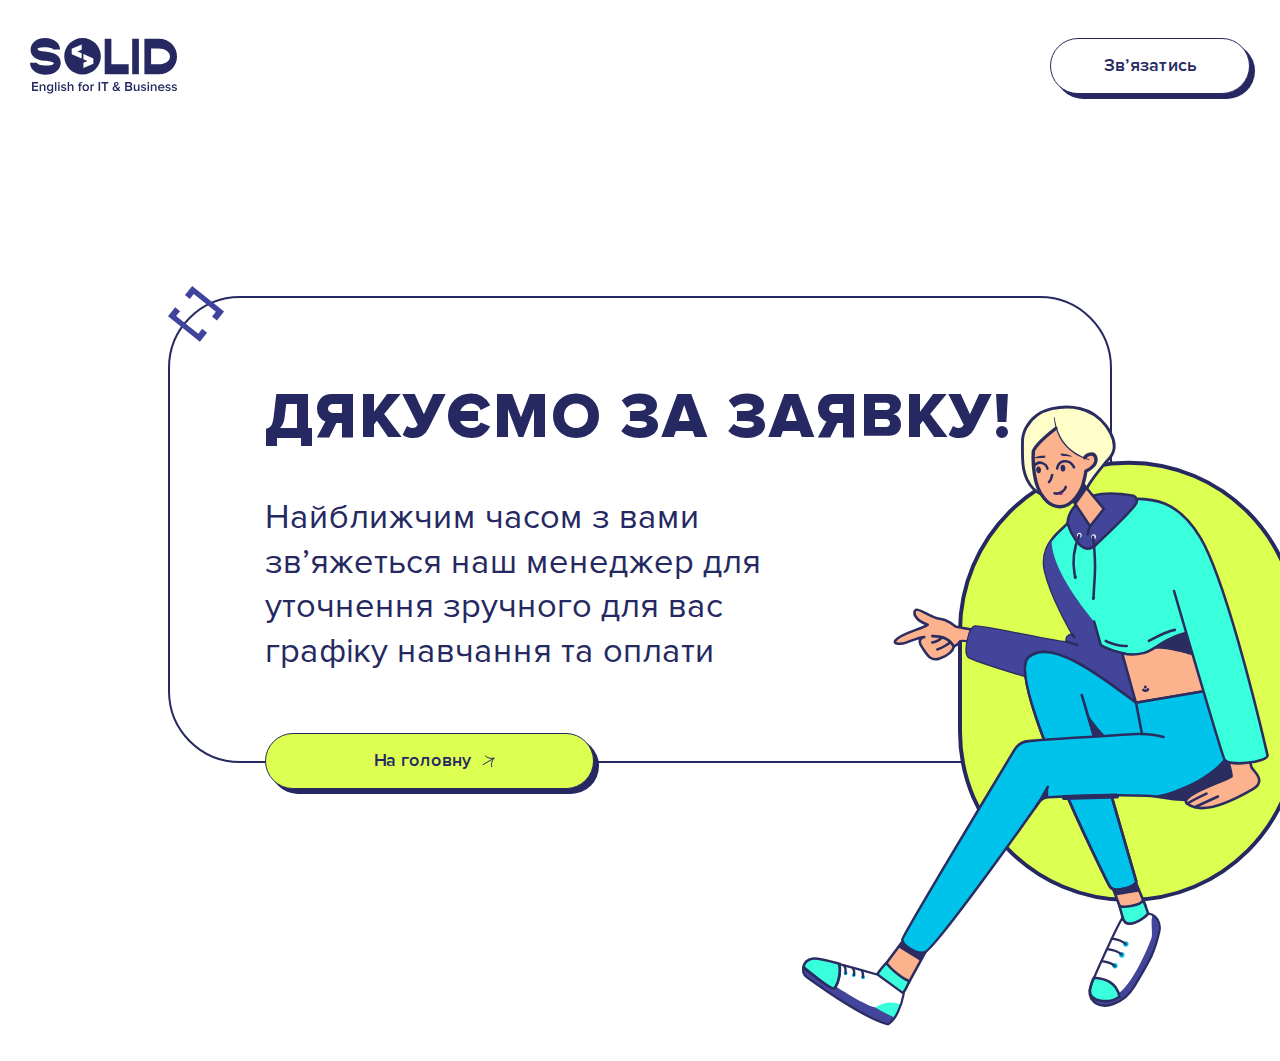
==== thank-you-page.html @ 5c7cce5e "Add files via upload" ====
<!DOCTYPE html>
<html lang="uk">
<head>
   <meta charset="UTF-8">
   <meta http-equiv="X-UA-Compatible" content="IE=edge">
   <meta name="viewport" content="width=device-width, initial-scale=1.0">
   <link rel="stylesheet" href="files/lazy-load-for-images/lazy-load-for-images.css?_v=20240711122110">
   <link rel="stylesheet" href="css/style.min.css?_v=20240711122110">
   <!--<link rel="icon" type="image/svg+xml" href="favicon.svg">-->
   <title>Solid - Thank you</title>
</head>
<body>
   <div class="wrapper">
      
      <header class="header lock-padding">
         <div class="n_container header-container">
            <div class="header__left">
               <div class="header__blockLogo wrap-lazy-load-image">
                  <img src="images/svg/logo.svg" alt="Solid - Thank you">
               </div>
            </div>
            <div class="header__right">
               <a href="#" class="n_btn link-to-bottom">Зв’язатись</a>
            </div>
         </div>
      </header>
      <main class="main thank-you-page">
         <div class="n_container">
            <div class="thank-you-page__block">
               <img class="first-screen__illustration-small" src="images/svg/first-screen-illustration-small.svg" alt="">
               <h2 class="n_sec-title">Дякуємо за заявку!</h2>
               <p>Найближчим часом з вами зв’яжеться наш менеджер для уточнення зручного для вас графіку навчання та оплати</p>
               <a href="/solid/" class="n_btn bg-color">
                  <span>На головну</span>
               </a>
               <img class="first-screen__illustration-big" src="images/svg/first-screen-illustration.svg" alt="">
            </div>
         </div>
      </main>
      
   </div>
   <script src="js/script.min.js?_v=20240711122110"></script>
   <script src="files/lazy-load-for-images/lazy-load-for-images.js?_v=20240711122110"></script>

</body>
</html>
---- files/lazy-load-for-images/lazy-load-for-images.css ----
.wrap-lazy-load-image {
    /*background-color: #f5f5f5;
    overflow: hidden;*/
    position: relative;
}
.wrap-lazy-load-image img,
.wrap-lazy-load-image.img-loaded .sk-spinner-pulse {
	opacity: 0;
}
.wrap-lazy-load-image img {
    transition: 0.3s ease 0s;
}
.wrap-lazy-load-image.img-loaded img {
    opacity: 1;
}

/* Spinner */
.sk-spinner-pulse {
	animation: sk-spinner-pulse 1s infinite ease-in-out;
	background-color: #045FBC;
	border-radius: 100%;
	left: 50%;
	height: 50px;
	margin-left: -25px;
	margin-top: -25px;
	position: absolute;
	top: 50%;
	width: 50px;
}
@-webkit-keyframes sk-spinner-pulse {
	0% {
		transform: scale(0);
	}
	100% {
		opacity: 0;
		transform: scale(1);
	}
}
@keyframes sk-spinner-pulse {
	0% {
		transform: scale(0);
	}
	100% {
		opacity: 0;
		transform: scale(1);
	}
}
---- css/style.min.css ----
@charset "UTF-8";@font-face{font-family:"Proxima Nova";src:url(../files/fonts/Proxima-Nova/ProximaNova-Light.woff) format("woff");font-weight:300;font-style:normal}@font-face{font-family:"Proxima Nova";src:url(../files/fonts/Proxima-Nova/ProximaNova-Light-Italic.woff) format("woff");font-weight:300;font-style:italic}@font-face{font-family:"Proxima Nova";src:url(../files/fonts/Proxima-Nova/ProximaNova-Regular.woff) format("woff");font-weight:400;font-style:normal}@font-face{font-family:"Proxima Nova";src:url(../files/fonts/Proxima-Nova/ProximaNova-Regular-Italic.woff) format("woff");font-weight:400;font-style:italic}@font-face{font-family:"Proxima Nova";src:url(../files/fonts/Proxima-Nova/ProximaNova-Semibold.woff) format("woff");font-weight:600;font-style:normal}@font-face{font-family:"Proxima Nova";src:url(../files/fonts/Proxima-Nova/ProximaNova-Bold.woff) format("woff");font-weight:700;font-style:normal}@font-face{font-family:"Proxima Nova";src:url(../files/fonts/Proxima-Nova/ProximaNova-Extrabold.woff) format("woff");font-weight:800;font-style:normal}@font-face{font-family:"Proxima Nova";src:url(../files/fonts/Proxima-Nova/ProximaNova-Black.woff) format("woff");font-weight:900;font-style:normal}@font-face{font-family:Gopher;src:url(../files/fonts/Gopher/Gopher-Regular.woff2) format("woff2");font-weight:400;font-style:normal}@font-face{font-family:Gopher;src:url(../files/fonts/Gopher/Gopher-Italic.woff2) format("woff2");font-weight:400;font-style:italic}@font-face{font-family:Gopher;src:url(../files/fonts/Gopher/Gopher-Medium.woff2) format("woff2");font-weight:500;font-style:normal}@font-face{font-family:Gopher;src:url(../files/fonts/Gopher/Gopher-Bold.woff2) format("woff2");font-weight:700;font-style:normal}@font-face{font-family:Gopher;src:url(../files/fonts/Gopher/Gopher-Black.woff2) format("woff2");font-weight:900;font-style:normal}@font-face{font-family:Gopher;src:url(../files/fonts/Gopher/Gopher-Heavy.woff2) format("woff2");font-weight:900;font-style:normal}@font-face{font-family:"Archivo Black";font-style:normal;font-weight:400;font-display:swap;src:url(../files/fonts/Archivo-Black/400/latin-ext.woff2) format("woff2");unicode-range:U+0100-02AF,U+0304,U+0308,U+0329,U+1E00-1E9F,U+1EF2-1EFF,U+2020,U+20A0-20AB,U+20AD-20C0,U+2113,U+2C60-2C7F,U+A720-A7FF}@font-face{font-family:"Archivo Black";font-style:normal;font-weight:400;font-display:swap;src:url(../files/fonts/Archivo-Black/400/latin.woff2) format("woff2");unicode-range:U+0000-00FF,U+0131,U+0152-0153,U+02BB-02BC,U+02C6,U+02DA,U+02DC,U+0304,U+0308,U+0329,U+2000-206F,U+2074,U+20AC,U+2122,U+2191,U+2193,U+2212,U+2215,U+FEFF,U+FFFD}@font-face{font-family:"JetBrains Mono";font-style:normal;font-weight:700;font-display:swap;src:url(../files/fonts/JetBrains-Mono/700/cyrillic-ext.woff2) format("woff2");unicode-range:U+0460-052F,U+1C80-1C88,U+20B4,U+2DE0-2DFF,U+A640-A69F,U+FE2E-FE2F}@font-face{font-family:"JetBrains Mono";font-style:normal;font-weight:700;font-display:swap;src:url(../files/fonts/JetBrains-Mono/700/cyrillic.woff2) format("woff2");unicode-range:U+0301,U+0400-045F,U+0490-0491,U+04B0-04B1,U+2116}@font-face{font-family:"JetBrains Mono";font-style:normal;font-weight:700;font-display:swap;src:url(../files/fonts/JetBrains-Mono/700/greek.woff2) format("woff2");unicode-range:U+0370-0377,U+037A-037F,U+0384-038A,U+038C,U+038E-03A1,U+03A3-03FF}@font-face{font-family:"JetBrains Mono";font-style:normal;font-weight:700;font-display:swap;src:url(../files/fonts/JetBrains-Mono/700/vietnamese.woff2) format("woff2");unicode-range:U+0102-0103,U+0110-0111,U+0128-0129,U+0168-0169,U+01A0-01A1,U+01AF-01B0,U+0300-0301,U+0303-0304,U+0308-0309,U+0323,U+0329,U+1EA0-1EF9,U+20AB}@font-face{font-family:"JetBrains Mono";font-style:normal;font-weight:700;font-display:swap;src:url(../files/fonts/JetBrains-Mono/700/latin-ext.woff2) format("woff2");unicode-range:U+0100-02AF,U+0304,U+0308,U+0329,U+1E00-1E9F,U+1EF2-1EFF,U+2020,U+20A0-20AB,U+20AD-20C0,U+2113,U+2C60-2C7F,U+A720-A7FF}@font-face{font-family:"JetBrains Mono";font-style:normal;font-weight:700;font-display:swap;src:url(../files/fonts/JetBrains-Mono/700/latin.woff2) format("woff2");unicode-range:U+0000-00FF,U+0131,U+0152-0153,U+02BB-02BC,U+02C6,U+02DA,U+02DC,U+0304,U+0308,U+0329,U+2000-206F,U+2074,U+20AC,U+2122,U+2191,U+2193,U+2212,U+2215,U+FEFF,U+FFFD}*,::after,::before{box-sizing:border-box;margin:0;padding:0}button{background:0 0;border:none;cursor:pointer}img,picture{height:auto;max-width:100%;vertical-align:top}/*! normalize.css v8.0.1 | MIT License | github.com/necolas/normalize.css */html{line-height:1.15;-webkit-text-size-adjust:100%}body{margin:0}main{display:block}h1{font-size:2em;margin:.67em 0}hr{box-sizing:content-box;height:0;overflow:visible}pre{font-family:monospace,monospace;font-size:1em}a{background-color:transparent}abbr[title]{border-bottom:none;text-decoration:underline;-webkit-text-decoration:underline dotted;text-decoration:underline dotted}b,strong{font-weight:700}code,kbd,samp{font-family:monospace,monospace;font-size:1em}small{font-size:80%}sub,sup{font-size:75%;line-height:0;position:relative;vertical-align:baseline}sub{bottom:-.25em}sup{top:-.5em}img{border-style:none}button,input,optgroup,select,textarea{font-family:inherit;font-size:100%;line-height:1.15;margin:0}button,input{overflow:visible}button,select{text-transform:none}[type=button],[type=reset],[type=submit],button{-webkit-appearance:button}[type=button]::-moz-focus-inner,[type=reset]::-moz-focus-inner,[type=submit]::-moz-focus-inner,button::-moz-focus-inner{border-style:none;padding:0}[type=button]:-moz-focusring,[type=reset]:-moz-focusring,[type=submit]:-moz-focusring,button:-moz-focusring{outline:1px dotted ButtonText}fieldset{padding:.35em .75em .625em}legend{box-sizing:border-box;color:inherit;display:table;max-width:100%;padding:0;white-space:normal}progress{vertical-align:baseline}textarea{overflow:auto}[type=checkbox],[type=radio]{box-sizing:border-box;padding:0}[type=number]::-webkit-inner-spin-button,[type=number]::-webkit-outer-spin-button{height:auto}[type=search]{-webkit-appearance:textfield;outline-offset:-2px}[type=search]::-webkit-search-decoration{-webkit-appearance:none}::-webkit-file-upload-button{-webkit-appearance:button;font:inherit}details{display:block}summary{display:list-item}template{display:none}[hidden]{display:none}body,html{height:100%}.wrapper{display:flex;flex-direction:column;min-height:100vh;overflow:hidden}main.main{flex:1;margin-top:0!important;padding-top:150px}body.lock-scroll{overflow:hidden}body{background-color:#fff;color:#262961;font-family:"Proxima Nova",sans-serif;font-size:18px;font-style:normal;font-weight:400;line-height:30.6px;margin:0}body._lock{overflow:hidden}body p strong{font-weight:700}.n_container{margin-left:auto;margin-right:auto;max-width:1474px;padding-left:30px;padding-right:30px}.n_sec-title{font-size:48px;line-height:normal;font-weight:800;letter-spacing:.03em;margin:0;text-transform:uppercase}h1,h2,h3,h4,h5,h6{font-weight:700}.n_object-fit{left:0;height:100%;-o-object-fit:cover;object-fit:cover;position:absolute;top:0;width:100%;z-index:1}.n_btn{align-items:center;background-color:#fff;border:1px solid #262961;border-radius:100px;box-shadow:5px 5px 0 0 #262961;cursor:pointer;display:flex;justify-content:center;font-size:18px;font-weight:600;line-height:19.76px;height:70px;min-width:270px;padding:0 40px 0 25px;transition:all .3s ease 0s;text-align:center}.n_btn span{position:relative}.n_btn span::after{content:url("data:image/svg+xml;charset=UTF-8,%3csvg width='21' height='20' viewBox='0 0 21 20' fill='none' xmlns='http://www.w3.org/2000/svg'%3e%3cpath d='M7.1679 4.48787C10.3896 8.40133 16.2747 6.92804 16.2747 6.92804M16.2747 6.92804C16.2747 6.92804 12.0563 11.2881 13.8346 16.0349M16.2747 6.92804L4.75941 13.6496' stroke='%23262961' stroke-linejoin='bevel'/%3e%3c/svg%3e");position:absolute;right:-28px;top:50%;transition:.3s;transform:translateY(-40%)}.block{margin-left:auto;margin-right:auto;width:1140.75px;max-width:100%}.block__item{padding-bottom:19px;padding-top:14px;transition:.3s ease 0s}.block__item.item-active{padding-bottom:0}.block__title{border:none;color:#fff;cursor:pointer;font-size:26px;font-weight:700;line-height:normal;letter-spacing:.02em;position:relative;text-align:left;transition:.3s ease 0s;text-transform:capitalize;width:100%}.block__content{color:#fff;margin-top:-4px;padding-bottom:21px;padding-top:0;overflow:hidden;transition:.3s ease 0s}.block__content p{font-size:22px;font-weight:400;line-height:37.4px;margin:0;text-align:left}.block__text{overflow:hidden}.block__text p{margin-bottom:12px!important;transition:.3s ease 0s}.block__text p:last-child{margin-bottom:0!important;transition:.3s ease 0s}.block__text ol,.block__text ul{margin-bottom:15px;margin-top:15px}.block__text ol li,.block__text ul li{font-size:22px;font-weight:400;line-height:37.4px;list-style-position:inside}.block__text ol li:not(:last-child),.block__text ul li:not(:last-child){margin-bottom:15px}.block__text ul li{list-style:none;padding-left:22px;position:relative}.block__text ul li::before{background-color:#fff;border-radius:50%;content:"";display:block;height:5px;left:8px;position:absolute;top:16px;width:5px}.block__text ol li{padding-left:3px}.block._init .block__item:not(:last-child){border-bottom:1px solid #262961}.block._init .block__title{padding-bottom:9px;padding-right:58px;padding-top:11px;position:relative}.block._init .block__title._active:after{opacity:0}.block._init .block__title::before,.block._init .block__title:after{background-color:#fff;border-radius:8px;content:"";display:block;position:absolute;transition:.3s ease 0s}.block._init .block__title:after{height:22px;right:20px;top:17px;width:4.2px}.block._init .block__title::before{height:4.2px;right:11px;top:26px;width:22px}body.lock{overflow:hidden}.popup{background-color:rgba(0,0,0,.6);color:#fff;height:100%;left:0;opacity:0;position:fixed;transition:all .6s ease 0s;top:0;overflow-y:auto;overflow-x:hidden;visibility:hidden;width:100%;z-index:105}.popup.open{opacity:1;visibility:visible}.popup__body{align-items:center;display:flex;justify-content:center;min-height:100vh;padding-bottom:50px;padding-right:50px;padding-left:50px;padding-top:50px}.popup__content{background-color:#fff;border-radius:25.48px;border:2px solid #262961;box-shadow:10px 10px 0 0 #262961;max-width:100%;position:relative;width:1227px}.popup__content-image{padding:0!important}.popup__content-image img{max-width:100%;vertical-align:top}.popup__close{background-color:#3affdc;border-radius:50px;display:block;font-size:0;height:24.69px;width:24.69px}.popup__head{background-color:#262961;border-top-left-radius:20px;border-top-right-radius:20px;padding:17px 24px 14px}.popup .content{color:#262961;padding:50px 94px 72px}.popup .content .wrap-price{align-items:flex-end;display:flex;flex-direction:column;margin-left:auto}.popup .content .wrap-price .price{color:#f4259a;font-size:56px;font-weight:800;line-height:normal;margin:-8px 0 -8px;text-align:right}.popup .content .wrap-price .price.discount{color:#262961;font-size:36px;letter-spacing:.03em;text-decoration:line-through}.popup .content h3{margin:0}.popup .content p{margin:9px 0 35px;max-width:380px}.popup .content form input:not([type=submit]){border:1px solid #e4e9ed;border-radius:29px;display:table;height:64px;font-size:20px;font-weight:400;line-height:28px;margin-bottom:16px;padding:18px 24px;width:485px;max-width:100%}.popup .content form input:not([type=submit]):focus{outline:1px solid #262961}.popup .content form button[type=submit],.popup .content form input[type=submit]{border:1px solid #262961;border-radius:100px;height:49px;font-size:18px;font-weight:600;line-height:19.76px;margin-top:18px;padding:0 12px;text-align:center;width:200px}a{color:inherit;transition:color .3s;text-decoration:none}.header{background-color:#fff;left:0;position:fixed;right:0;top:0;z-index:12}.header.n_scroll .n_container{height:82px}.header .n_container{align-items:center;display:flex;height:132px;max-width:1610px;transition:height .3s}.header__blockLogo{height:56px;width:148px}.header__blockLogo img{max-height:100%;max-width:100%}.header__left,.header__right{width:50%}.header__right{display:flex}.header .n_btn{display:inline-flex;justify-content:center;height:56px;margin:0 0 0 auto;min-width:200px;padding-left:20px;padding-right:20px;text-align:center}.first-screen{padding-bottom:388px}.first-screen .n_container{max-width:1610px;position:relative}.first-screen__blockLeft,.first-screen__blockRight{background-color:#fff;border:2px solid #262961;border-radius:72px;z-index:0}.first-screen__blockLeft p,.first-screen__blockRight p{margin-bottom:24px;position:relative;z-index:5;font-size:34.4px;line-height:44.72px}.first-screen__blockLeft{padding:79px calc(3% + 1px) 63px calc(6% + 1px);position:relative}.first-screen__blockLeft .n_sec-title{margin-bottom:42px}.first-screen__blockLeft p{max-width:65%}.first-screen__blockRight{padding:77px 2% 143px calc(3% - 5px);max-width:calc(40.8% - 4px)}.first-screen__blockRight .n_sec-title,.first-screen__blockRight p{position:relative;z-index:3}.first-screen__blockRight .n_sec-title{margin-bottom:36px}.first-screen__blockRight p{max-width:515px;margin-left:-3px;text-align:right}.first-screen__blockList{background-color:#f4259a;box-shadow:5px 5px 0 0 #262961;bottom:0;left:-2px;max-width:100%;position:absolute;transform:translateY(137px)}.first-screen__blockList ul{margin-left:0;padding-left:0}.first-screen__blockList ul li{align-items:center;color:#fff!important;list-style:none;display:flex;font-size:18px;font-weight:900;line-height:21.92px;letter-spacing:.24em;margin:13px 0;text-transform:uppercase}.first-screen__blockList ul li::before{content:url("data:image/svg+xml;charset=UTF-8,%3csvg width='14' height='16' viewBox='0 0 14 16' fill='none' xmlns='http://www.w3.org/2000/svg'%3e%3cpath d='M14 9.9898L0 15.5V11.6735L10.3451 8.03061L0 4.32653V0.5L14 6.0102V9.9898Z' fill='white'/%3e%3c/svg%3e");margin-right:16px;position:relative;top:2px}.first-screen__blockList ul li a{color:inherit}.first-screen .n_sec-title{font-size:56px}.first-screen__wrap-buttons{bottom:0;position:absolute;transform:translateY(50%)}.first-screen__wrap-buttons .n_btn{display:inline-flex;justify-content:center}.first-screen__wrap-buttons .n_btn.bg-color{background-color:#ddff52;margin-right:19px;min-width:329px}.first-screen__wrap-buttons .n_btn.another-icon{min-width:200px}.first-screen__wrap-buttons .n_btn.another-icon span::after{content:url(../images/svg/arrow-right.svg);transition:0s}.first-screen__illustration-small{pointer-events:none;top:78px;position:absolute;-webkit-user-select:none;-moz-user-select:none;user-select:none}.first-screen__illustration-big{max-width:77%;pointer-events:none;position:absolute;left:0;top:calc(100% + 14px);transform:translate(-75%,-50%);-webkit-user-select:none;-moz-user-select:none;user-select:none;z-index:2}.section{margin-left:auto;margin-right:auto;max-width:1920px}.application-of-english{padding-top:105px;position:relative;z-index:0}.application-of-english .n_container{max-width:1610px;position:relative;z-index:1}.application-of-english::before{background-color:#40439d;border-radius:100px 100px 0 0;bottom:0;content:"";left:0;height:100%;position:absolute;right:0;top:0;width:100%;z-index:0}.application-of-english .n_sec-title{color:#fff}.application-of-english .wrap-title .n_sec-title,.application-of-english__columns .n_sec-title{font-size:56px;line-height:normal}.application-of-english .wrap-title .wrap-info-labels .info-label{border:2px solid #fff;border-radius:48px;color:#fff!important;display:inline-block;font-size:20px;font-weight:800;line-height:24.36px;margin:6px;padding:11px 14px 11px 14px;text-align:center}.application-of-english .wrap-title .wrap-info-labels .info-label p{margin:0}.application-of-english__columns{display:flex;flex-wrap:wrap;margin-bottom:50px;margin-top:123px}.application-of-english__column{width:100%}.application-of-english__column h2.n_sec-title{background-color:#40439d;line-height:normal;position:relative}.application-of-english__column h2.n_sec-title img{left:-28px;position:absolute;transform:translate(-100%,-65%);top:0}.application-of-english__items{margin-left:auto;margin-right:auto;max-width:1410px}.application-of-english__item{position:relative;width:100%;z-index:1}.application-of-english__itemBlockImage{max-width:90%}.application-of-english__itemBlocks{display:flex;flex-wrap:wrap}.application-of-english__itemBlock{background-color:#fff;border:2px solid #262961;border-radius:52px;padding-bottom:15px;width:33.3333%}.application-of-english__itemBlock.bg-color{background-color:#f4259a;box-shadow:5px 5px 0 0 #262961;color:#fff;position:relative;z-index:1}.application-of-english__itemBlock.bg-color .application-of-english__itemBlockHead{border-bottom-color:#fff}.application-of-english__itemBlockHead{align-items:center;border-bottom:2px solid #262961;display:flex;justify-content:center;margin-bottom:17px;padding:44px 15px 31px}.application-of-english__itemBlockHead h3{font-size:20px;line-height:normal;letter-spacing:.02em;margin:0;text-transform:capitalize;text-align:center}.application-of-english__itemBlock p{margin-left:auto;margin-right:auto;max-width:194px;padding-left:15px;padding-right:15px;text-align:center}.application-of-english__item.bottom{border:2px solid #fff;border-top:none;border-radius:0 0 72px 72px;display:flex;justify-content:center;height:320px;margin:-231px auto 0;max-width:1216px;position:relative;z-index:0}.application-of-english__item.bottom .n_btn{display:inline-flex;justify-content:center;margin-top:auto;min-width:200px;position:relative;transform:translateY(45%);z-index:1}.application-of-english__item.bottom .n_btn span::after{content:url(../images/svg/arrow-right.svg);transition:0s}.application-of-english__item.bottom img{bottom:0;left:50%;position:absolute;right:0;transform:translateX(-50%)}.section-two{padding-bottom:332px;padding-top:193px;position:relative}.section-two .n_sec-title{margin-left:auto;margin-right:auto;max-width:1221px;text-align:center}.section-two__labels{display:flex;flex-wrap:wrap;justify-content:center;margin-top:65px}.section-two__label{background-color:#fff;border:1px solid #43459a;box-shadow:8px 8px 0 0 #262961;border-radius:100px;color:#43459a!important;font-size:20px;font-weight:800;line-height:24.36px;margin:21px 18px;padding:12px 17px;text-align:center}.section-two__blockIllustration{bottom:0;left:0;padding-bottom:100px;pointer-events:none;position:absolute;right:0;-webkit-user-select:none;-moz-user-select:none;user-select:none}.section-two__blockIllustration img{bottom:0;left:calc(50% - 3px);max-width:65%;position:relative;transform:translateX(-50%)}.section-two__blockIllustrations{bottom:0;left:0;padding-bottom:100px;pointer-events:none;position:absolute;right:0;-webkit-user-select:none;-moz-user-select:none;user-select:none;z-index:0}.section-two__blockIllustrations img{bottom:0;left:calc(47% - 7px);max-width:90%;position:relative;transform:translateX(-50%)}.methods{margin-top:-100px;padding-bottom:101px;padding-top:189px;position:relative;z-index:0}.methods::before{background-color:#fff;border-radius:100px 100px 0 0;bottom:0;content:"";left:0;height:100%;position:absolute;right:0;top:0;width:100%;z-index:1}.methods .n_container{max-width:1260px;position:relative;z-index:1}.methods__item{width:100%}.methods__item .n_btn{background-color:#ddff52;display:inline-flex;margin-top:34px}.methods__list{counter-reset:section}.methods__listItem{overflow:hidden;position:relative}.methods__listItem:not(:last-child){padding-bottom:37px}.methods__listItem .circle{background-color:#fff;border-radius:50%;box-shadow:0 4px 10px 0 rgba(0,0,0,.2509803922);font-size:0;height:40px;left:8px;position:absolute;top:8px;width:40px;z-index:1}.methods__listItem .circle::after{color:#101010;content:"1";left:50%;font-family:"Archivo Black";font-size:20px;font-weight:400;line-height:28px;position:absolute;transform:translate(-50%,-50%);top:50%;z-index:3}.methods__listItem:nth-child(1)::before{background-color:#ddf247}.methods__listItem:nth-child(1)::after{background:linear-gradient(180deg,#ddff52 0,#f8f8f8 95.07%);content:"";display:block;height:100%;left:25px;position:absolute;top:1px;width:7px;z-index:0}.methods__listItem:last-child::after{background:#fff;content:"";display:block;height:100%;left:25px;position:absolute;top:1px;width:7px;z-index:0}.methods__listItem::before{align-items:center;background-color:#f8f8f8;border-radius:50%;color:#101010;counter-increment:section;content:counter(section);font-family:"Archivo Black";font-size:20px;font-weight:400;line-height:28px;display:flex;justify-content:center;height:56px;left:0;position:absolute;top:0;width:56px;z-index:1}.methods__listItem::after{background-color:#f8f8f8;content:"";display:block;height:100%;left:25px;position:absolute;top:1px;width:7px;z-index:0}.methods__listItem h3{font-size:20px;line-height:34px;letter-spacing:.02em;margin:0 0 16px;text-transform:capitalize}.methods__listItem h3,.methods__listItem p{margin-left:92px}.three-plans{padding-bottom:246px;padding-top:114px;position:relative;z-index:0}.three-plans::before{background-color:#40439d;border-radius:100px 100px 0 0;bottom:0;content:"";left:0;height:100%;position:absolute;right:0;top:0;width:100%;z-index:-1}.three-plans .n_sec-title,.three-plans p{color:#fff;display:table;margin:0 auto;margin-right:auto;max-width:1211px;text-align:center}.three-plans p{font-size:34.4px;line-height:44.72px;margin-top:40px}.three-plans__items{margin-top:76px}.three-plans__itemBlock{background-color:#fff;border:2px solid #262961;border-radius:52px}.three-plans__itemBlock.bg-color-bright-pink{background-color:#f4259a;box-shadow:5px 5px 0 0 #262961;color:#fff}.three-plans__itemBlock.bg-color-bright-pink p{color:#fff}.three-plans__itemBlock.bg-color-bright-pink .price:not(.discount){color:#fff}.three-plans__itemBlock.bg-color-bright-pink .n_btn{background-color:#ddff52;color:#262961}.three-plans__item:nth-child(1) .three-plans__itemBlock,.three-plans__item:nth-child(3) .three-plans__itemBlock{min-height:calc(97% + 2px)}.three-plans__itemHead{border-bottom:2px solid #262961;padding:51px 20px 37px}.three-plans__itemHead h3{font-size:40px;line-height:normal;letter-spacing:.02em;margin:0;text-align:center}.three-plans__itemContent{padding:22px 27px}.three-plans__itemContent h4{font-size:20px;line-height:normal;letter-spacing:.02em;margin:0 0 5px}.three-plans__itemContent p{color:#262961;font-size:18px;font-weight:400;line-height:30.6px;text-align:left;margin:0!important}.three-plans__itemContent h5{font-size:20px;line-height:normal;letter-spacing:.02em;margin:20px 0 5px;text-transform:capitalize}.three-plans__itemContent ul{margin-left:0;padding-left:0}.three-plans__itemContent ul li{list-style:none}.three-plans__itemContent ul li.bonus{margin-top:17px}.three-plans__itemBottom{margin-top:auto;padding-bottom:46px;padding-top:0}.three-plans__itemBottom p{color:#f4259a;font-size:56px;font-weight:800;line-height:normal;letter-spacing:.03em;margin:0 auto;text-align:center}.three-plans__itemBottom p.discount{color:#262961;font-size:36px;margin-bottom:5px;text-decoration:line-through}.three-plans__itemBottom .n_btn{justify-content:center;margin:18px auto 0;width:329px;max-width:100%}.perfect-match{margin-bottom:-130px;margin-top:-130px;padding-bottom:107px;padding-top:188px;position:relative;z-index:1}.perfect-match::before{background-color:#fff;border-radius:100px;bottom:0;content:"";left:0;height:100%;position:absolute;right:0;top:0;width:100%;z-index:-1}.perfect-match .n_container{margin-left:auto;margin-right:auto;max-width:1300px}.perfect-match__items{margin-top:82px}.perfect-match__blockImage{height:250px;margin-bottom:10px;position:relative}.perfect-match__blockImage.note img{height:auto;left:50%;min-width:150%;position:absolute;transform:translate(-40%,-51%)}.perfect-match__blockImage:not(.note) img{left:50%;max-height:100%;max-width:100%;position:absolute;transform:translate(-50%,-50%);top:50%}.perfect-match p{font-size:20px;line-height:normal;font-weight:900;margin:0;text-align:center}.why-we-are-chosen{margin-top:-130px;padding-bottom:397px;padding-top:346px;position:relative}.why-we-are-chosen::before{background-color:#40439d;border-radius:100px;bottom:0;content:"";left:0;height:100%;position:absolute;right:0;top:0;width:100%;z-index:-1}.why-we-are-chosen .n_sec-title{color:#fff}.why-we-are-chosen__items{margin-top:94px}.why-we-are-chosen__item{margin-bottom:21px}.why-we-are-chosen__itemContent{background-color:#fff;border:2px solid #262961;border-radius:24px;box-shadow:8px 8px 0 0 #262961;min-height:100%;padding:30px 28px 26px}.why-we-are-chosen__itemContent h1,.why-we-are-chosen__itemContent h2,.why-we-are-chosen__itemContent h3,.why-we-are-chosen__itemContent h4,.why-we-are-chosen__itemContent h5,.why-we-are-chosen__itemContent h6{font-size:26px;line-height:normal;letter-spacing:.02em;margin:0 0 14px}.why-we-are-chosen__itemContent p{margin:0}.hesitating-what-to-choose{margin-bottom:131px;margin-top:-260px}.hesitating-what-to-choose__block{background-color:#fff;border:2px solid #222d57;border-radius:72px;margin-left:auto;margin-right:auto;max-width:1408px;position:relative}.hesitating-what-to-choose__block .content{max-width:57%;padding:106px 0 111px 93px}.hesitating-what-to-choose__block .content .n_sec-title{position:relative;z-index:1}.hesitating-what-to-choose__block .content p{max-width:359px;margin:40px 0 0}.hesitating-what-to-choose__wrap-form{margin-top:74px}.hesitating-what-to-choose__wrap-form .wrap-input-and-button{border:1px solid #e4e9ed;border-radius:29px;height:64px;display:flex;padding:6px 8px 6px 23px;overflow:hidden;width:485px;max-width:100%;position:relative;z-index:1}.hesitating-what-to-choose__wrap-form .wrap-input-and-button input,.hesitating-what-to-choose__wrap-form .wrap-input-and-button input[type=submit]{border:none}.hesitating-what-to-choose__wrap-form .wrap-input-and-button input:not([type=submit]){background-color:#fff;border-radius:inherit;color:inherit;font-size:20px;line-height:100%;height:100%;outline:0;padding-right:15px;width:calc(100% - 200px)}.hesitating-what-to-choose__wrap-form .wrap-input-and-button input:not([type=submit])::-moz-placeholder{color:#9a9da0}.hesitating-what-to-choose__wrap-form .wrap-input-and-button input:not([type=submit])::placeholder{color:#9a9da0}.hesitating-what-to-choose__wrap-form .wrap-input-and-button input[type=submit]{background-color:#fff;border:1px solid #262961;border-radius:100px;color:#262961;cursor:pointer;font-size:18px;font-weight:600;line-height:19.76px;height:100%;outline:0;width:200px}.hesitating-what-to-choose__wrap-form .wrap-input-and-button input[type=submit]::-moz-placeholder{color:#9a9da0}.hesitating-what-to-choose__wrap-form .wrap-input-and-button input[type=submit]::placeholder{color:#9a9da0}.hesitating-what-to-choose__blockImage{height:115%;max-width:48%;min-width:200px;position:absolute;right:0;top:0}.hesitating-what-to-choose__blockImage img{max-height:100%;max-width:100%;position:relative;transform:translateY(-50%);top:calc(48% - 2px);z-index:0}.about-studying{margin-bottom:-110px;padding-bottom:152px;position:relative;z-index:1}.about-studying::before{background-color:#fff;border-radius:100px;bottom:0;content:"";left:0;height:100%;position:absolute;right:0;top:0;width:100%;z-index:1}.about-studying .n_container{position:relative;z-index:1}.about-studying .n_sec-title{margin:0;position:relative;text-align:center;z-index:2}.about-studying__wrap-slider{margin:48px auto 174px;max-width:1230px;position:relative}.about-studying__slide{opacity:0!important;position:relative}.about-studying__slide.swiper-slide-active{opacity:1!important}.about-studying__slideBlockInfo .quotes{margin-bottom:36px}.about-studying__slideBlockInfo p:not(.about-studying__slidePosition){font-size:22px;font-weight:400;line-height:37.4px;margin:0;position:relative;z-index:3}.about-studying__slideBlockImage{position:relative;z-index:-1}.about-studying__slideName{font-size:26px;line-height:44.2px;letter-spacing:.02em;margin:35px 0 0}.about-studying__slidePosition{color:#7f81a2;margin:0}.about-studying .wrap-illustration{bottom:calc(-15% + 11px);left:0;position:absolute;right:0;z-index:2}.about-studying__illustrations{bottom:0;max-width:78%;pointer-events:none;position:absolute;right:calc(-19% + 6px);-webkit-user-select:none;-moz-user-select:none;user-select:none;z-index:1}.about-studying__illustrations .sk-spinner-pulse{display:none}.about-studying h3.n_sec-title{font-size:36px;line-height:43.85px;margin-left:auto;margin-right:auto;max-width:926px}.about-studying h3.n_sec-title img{height:40px;margin:-1px 0 0 4px}.about-studying .wrap-button{display:flex;justify-content:center}.about-studying .n_btn{background-color:#ddff52;display:inline-flex;justify-content:center;margin:30px auto 0}.wrap-buttons-swipper{align-items:center;display:flex;margin-top:35px}.wrap-buttons-swipper .swiper-button-next,.wrap-buttons-swipper .swiper-button-prev{border-radius:50%;cursor:pointer;height:58px;padding:1px;overflow:hidden;position:static;width:58px}.wrap-buttons-swipper .swiper-button-next::after,.wrap-buttons-swipper .swiper-button-prev::after{display:none}.wrap-buttons-swipper .swiper-button-next img,.wrap-buttons-swipper .swiper-button-next svg,.wrap-buttons-swipper .swiper-button-prev img,.wrap-buttons-swipper .swiper-button-prev svg{max-height:100%;max-width:100%}.wrap-buttons-swipper .swiper-button-prev{margin-right:14px}.faq{color:#fff;margin-top:-110px;padding-bottom:250px;padding-top:219px;position:relative;z-index:0}.faq::before{background-color:#40439d;border-radius:100px;bottom:0;content:"";left:0;height:100%;position:absolute;right:0;top:0;width:100%;z-index:1}.faq .n_container{position:relative;z-index:1}.faq .n_sec-title{text-align:center}.faq .block{margin-top:116px}.leave-your-number{padding-bottom:117px;position:relative}.leave-your-number .n_sec-title{font-size:36px;line-height:43.85px;margin-left:auto;margin-right:auto;max-width:840px;position:relative;text-align:center;z-index:1}.leave-your-number .n_sec-title img{height:40px;margin:-1px 0 0 4px}.leave-your-number__block{background-color:#fff;border:1px solid #262961;box-shadow:5px 5px 0 0 #40439d;border-radius:25px;margin:-130px auto 0;max-width:1199px;padding:101px 35px;position:relative}.leave-your-number__block .hesitating-what-to-choose__wrap-form{display:table;margin:14px auto 0}.leave-your-number__block .hesitating-what-to-choose__wrap-form .wrap-input-and-button{background-color:#fff}.leave-your-number__illustration{bottom:0;left:0;height:100%;pointer-events:none;position:absolute;right:0;top:0;-webkit-user-select:none;-moz-user-select:none;user-select:none;width:100%;z-index:0}.leave-your-number__illustration img{height:101%;width:100%}.leave-your-number .sk-spinner-pulse{display:none}.thank-you-page__block{background-color:#fff;border:2px solid #262961;border-radius:72px;margin:146px auto 298px;padding:80px 95px 87px;position:relative;width:944px;max-width:100%}.thank-you-page__block .n_sec-title{font-size:64px}.thank-you-page__block p{font-size:34.4px;line-height:44.72px;max-width:498px;margin:39px 0 0}.thank-you-page__block .n_btn{bottom:0;display:inline-flex;justify-content:center;height:56px;left:95px;min-width:329px;position:absolute;transform:translateY(50%);z-index:1}.thank-you-page__block .n_btn.bg-color{background-color:#ddff52}.thank-you-page .first-screen__illustration-small{left:-2px;top:-12px}.thank-you-page .first-screen__illustration-big{left:auto;max-width:53%;right:0;top:50%;transform:translate(38%,-20%)}@media screen and (min-width:481px){.popup .content .wrap-title{display:flex;justify-content:space-between}.popup .content .wrap-title h3{padding-right:30px}.perfect-match__items{display:flex;flex-wrap:wrap;margin-left:-15px;margin-right:-15px}.perfect-match__item{margin-left:15px;margin-right:15px;width:calc(50% - 30px)}.why-we-are-chosen__items{display:flex;flex-wrap:wrap;margin-left:-8px;margin-right:-8px}.why-we-are-chosen__item{margin-left:8px;margin-right:8px;width:calc(50% - 16px)}.about-studying__slide{display:flex;flex-wrap:wrap}.about-studying__slideBlockInfo{padding-right:5%;width:60%}.about-studying__slideBlockImage{position:relative;width:40%}.about-studying__slideBlockImage img{max-width:100%;position:absolute;transform:translate(6%,-45%);top:50%}}@media screen and (min-width:721px){.first-screen__blockLeft{left:0;max-width:58%;z-index:1}.first-screen__blockRight{border-top-left-radius:0;position:absolute;right:30px;top:78px;z-index:1}.first-screen__blockList{border-radius:0 72px 72px 0;padding:50px 27% 50px 32%}.first-screen__illustration-small{left:-27px;top:-6px}.application-of-english__items{display:flex;flex-wrap:wrap}}@media screen and (min-width:768px){.block._init .block__content{padding-right:60px}.methods .n_sec-title{max-width:450px}.methods__items{display:flex;flex-wrap:wrap;margin-left:-20px;margin-right:-20px}.methods__item{margin-left:20px;margin-right:20px}.methods__item:nth-child(1){width:calc(47% - 40px)}.methods__item:nth-child(2){width:calc(53% - 40px)}.three-plans__items{display:flex;flex-wrap:wrap}.three-plans__item{width:33.3333%}.three-plans__itemBlock{display:flex;flex-direction:column}.why-we-are-chosen__items{margin-left:-13px;margin-right:-13px}.why-we-are-chosen__item{margin-left:13px;margin-right:13px;width:calc(33.3333% - 26px)}}@media screen and (min-width:961px){.perfect-match .n_sec-title{max-width:75%}.perfect-match__items{margin-left:-20px;margin-right:-20px}.perfect-match__item{width:calc(25% - 40px)}}@media screen and (min-width:992px){body::-webkit-scrollbar{width:8px}body::-webkit-scrollbar-track{background-color:#fff}body::-webkit-scrollbar-thumb{background-color:#262961}.application-of-english__column:nth-child(1){width:53%}.application-of-english__column:nth-child(1) h2.n_sec-title{z-index:1}.application-of-english__column:nth-child(2){margin-top:169px;width:47%}.application-of-english__item:nth-child(1){align-items:center;display:flex;width:42%}.application-of-english__item:nth-child(2){width:58%}.application-of-english__item.bottom{width:100%}}@media screen and (min-width:1025px){.first-screen{padding-top:20px}.application-of-english .wrap-title .n_sec-title{padding-right:30px}}@media screen and (min-width:1100px){.perfect-match p{padding-left:13%;padding-right:13%}}@media screen and (min-width:1201px){.application-of-english .wrap-title{display:flex;flex-wrap:wrap}.application-of-english .wrap-title .n_sec-title{padding-right:5%;width:calc(100% - 602px)}.application-of-english .wrap-title .wrap-info-labels{margin-top:6px;margin-right:-6px;width:602px}.application-of-english__item:nth-child(1){width:49%}.application-of-english__item:nth-child(2){width:51%}}@media screen and (min-width:1281px){.about-studying__slideBlockImage img{transform:translate(6%,-5%);top:0}}@media screen and (min-width:1501px){.application-of-english__itemBlockImage{transform:translate(-30px,2px)}}@media (max-width:1474px){.popup__body{padding-bottom:calc(35px + 15 * ((100vw - 320px)/ 1154))}.popup__body{padding-right:calc(20px + 30 * ((100vw - 320px)/ 1154))}.popup__body{padding-left:calc(20px + 30 * ((100vw - 320px)/ 1154))}.popup__body{padding-top:calc(35px + 15 * ((100vw - 320px)/ 1154))}.first-screen__blockLeft p,.first-screen__blockRight p{font-size:calc(16px + 18.4 * ((100vw - 320px)/ 1154))}.first-screen__blockLeft p,.first-screen__blockRight p{line-height:calc(24px + 20.72 * ((100vw - 320px)/ 1154))}.first-screen__blockLeft .n_sec-title{margin-bottom:calc(20px + 22 * ((100vw - 320px)/ 1154))}.first-screen__blockRight .n_sec-title{margin-bottom:calc(20px + 16 * ((100vw - 320px)/ 1154))}.first-screen .n_sec-title{font-size:calc(18px + 38 * ((100vw - 320px)/ 1154))}}@media screen and (max-width:1440.98px){.first-screen__blockRight{max-width:calc(40.7% - 4px)}.first-screen__illustration-big{max-width:60%;top:calc(100% + 8px);transform:translate(-70%,-50%)}.application-of-english__item.bottom{max-width:85%}}@media screen and (max-width:1366.98px){.first-screen__blockLeft{padding:55px calc(3% + 1px) 50px calc(4% + 1px)}.first-screen__blockRight{padding:50px 2% 120px calc(3% - 5px)}.perfect-match__blockImage.note img{min-width:130%;transform:translate(-45%,-71%);top:50%}}@media screen and (max-width:1280.98px){.first-screen__blockRight{max-width:calc(40.5% - 4px)}.first-screen__blockList{border-bottom-left-radius:72px}.first-screen__illustration-big{max-width:60%;top:45%;transform:translate(-96%,-50%)}.hesitating-what-to-choose__block .content{padding:80px 0 80px 60px}.hesitating-what-to-choose__block .content .n_sec-title{font-size:40px}.hesitating-what-to-choose__wrap-form{margin-top:50px}}@media screen and (max-width:1200.98px){.application-of-english__itemBlock p{line-height:normal}.about-studying .wrap-illustration{bottom:-6%}}@media screen and (max-width:1099.98px){.first-screen__blockLeft p{max-width:80%}.first-screen__blockRight{max-width:calc(40.2% - 4px)}.first-screen__wrap-buttons{display:flex;flex-direction:column;transform:translateY(70%)}.first-screen__wrap-buttons .n_btn{height:50px}.first-screen__wrap-buttons .n_btn.bg-color{margin-bottom:8px;min-width:auto;padding-left:20px;width:310px}.first-screen__wrap-buttons .n_btn.another-icon{width:310px}.first-screen__illustration-big{max-width:89%;top:104%;transform:translate(-76%,-50%)}.application-of-english .wrap-title .wrap-info-labels{margin-top:25px}.section-two__blockIllustration img{max-width:48%}.three-plans__itemHead{padding:35px 20px 30px}.three-plans__itemHead h3{font-size:34px}.three-plans__itemBottom .n_btn{margin-left:20px;margin-right:20px;min-width:140px;max-width:calc(100% - 40px)}.hesitating-what-to-choose__block .content .n_sec-title{font-size:34px}.thank-you-page__block .n_sec-title{font-size:48px}}@media screen and (max-width:1024.98px){.n_container{padding-left:20px;padding-right:20px}.popup .content{padding:40px 40px 50px}.popup .content .wrap-price .price{font-size:46px;margin:0}.popup .content .wrap-price .price.discount{font-size:26px}.popup .content form input:not([type=submit]){height:60px}.popup .content form button[type=submit],.popup .content form input[type=submit]{margin-top:12px;width:180px}.header.n_scroll .n_container{height:66px}.header .n_container{height:80px}.header__blockLogo{height:48px;position:relative;top:2px;width:138px}.header .n_btn{bottom:1px;height:48px;min-width:160px;position:relative}.first-screen__blockRight{max-width:calc(40% - 4px)}.first-screen__wrap-buttons .n_btn.bg-color{width:220px}.first-screen__wrap-buttons .n_btn.another-icon{width:220px}.first-screen__illustration-big{max-width:96%;top:106%;transform:translate(-76%,-50%)}.application-of-english .wrap-title .n_sec-title,.application-of-english__columns .n_sec-title{font-size:48px}.section-two{padding-bottom:366px;padding-top:150px}.section-two__labels{margin-top:50px}.section-two__label{font-size:18px;line-height:21px;margin:12px 10px;padding:10px 15px}.methods{padding-top:100px}.perfect-match{margin-bottom:-100px;padding-bottom:80px;padding-top:130px}.why-we-are-chosen{margin-top:-100px;padding-top:250px}.hesitating-what-to-choose__block .content{max-width:60%;padding:45px 0 45px 35px}.hesitating-what-to-choose__block .content .n_sec-title{font-size:28px}.hesitating-what-to-choose__block .content .n_sec-title br{display:none}.hesitating-what-to-choose__block .content p{margin-top:25px}.hesitating-what-to-choose__wrap-form{margin-top:35px}.hesitating-what-to-choose__wrap-form .wrap-input-and-button{height:55px}.hesitating-what-to-choose__wrap-form .wrap-input-and-button input:not([type=submit]){font-size:18px;width:calc(100% - 160px)}.hesitating-what-to-choose__wrap-form .wrap-input-and-button input[type=submit]{font-size:16px;width:160px}.about-studying__slideBlockInfo p:not(.about-studying__slidePosition){font-size:20px;line-height:32px}.about-studying .wrap-illustration{bottom:4%}.faq .block{margin-top:60px}.thank-you-page__block{margin-top:0;padding:60px 26% 80px 40px}.thank-you-page__block p{font-size:28px;line-height:38px;max-width:88%;margin-top:25px}.thank-you-page__block .n_btn{left:40px}.thank-you-page .first-screen__illustration-big{max-width:46%;transform:translate(15%,-20%)}}@media screen and (max-width:991.98px){.application-of-english__columns{margin-top:0}.application-of-english__column:nth-child(1){background-color:#40439d;padding-bottom:15px;padding-top:85px;position:relative;z-index:1}.application-of-english__column:nth-child(2){margin-top:150px}.application-of-english__column h2.n_sec-title{display:table;margin-left:auto;margin-right:auto;text-align:center}.application-of-english__column h2.n_sec-title img{left:50%;transform:translate(-30%,-160%) rotate(90deg)}.application-of-english__itemBlockImage{margin:0 auto 50px;max-width:500px}.application-of-english__item.bottom{max-width:70%}}@media screen and (max-width:960.98px){.perfect-match__item{margin-bottom:100px}.perfect-match__blockImage.note img{max-height:136%;max-width:136%;transform:translate(-50%,-63%);min-width:auto}.perfect-match p{margin-left:auto;margin-right:auto;max-width:260px}.why-we-are-chosen__itemContent{padding:20px}.why-we-are-chosen__itemContent h1,.why-we-are-chosen__itemContent h2,.why-we-are-chosen__itemContent h3,.why-we-are-chosen__itemContent h4,.why-we-are-chosen__itemContent h5,.why-we-are-chosen__itemContent h6{margin-bottom:8px}}@media screen and (max-width:860.98px){.section-two{padding-bottom:400px}.about-studying .wrap-illustration{bottom:15%}}@media screen and (max-width:860.98px) and (max-width:1474px){.section-two{padding-bottom:calc(320px + 80 * ((100vw - 320px)/ 1154))}}@media screen and (max-width:800.98px){.popup .content{padding:40px 30px 50px}.popup .content .wrap-price .price{font-size:42px;margin-top:4px}.popup .content .wrap-price .price.discount{font-size:22px}.popup .content form input:not([type=submit]){height:55px;margin-bottom:12px;width:100%}.popup .content form button[type=submit],.popup .content form input[type=submit]{height:45px;width:160px}.first-screen{padding-bottom:270px}.first-screen__blockRight{max-width:calc(39.4% - 4px)}.hesitating-what-to-choose__block{border-radius:50px}.hesitating-what-to-choose__block .content{max-width:100%;padding:35px 25px 25px}.hesitating-what-to-choose__block .content p{max-width:70%}.hesitating-what-to-choose__wrap-form .wrap-input-and-button{max-width:80%;width:100%}.hesitating-what-to-choose__blockImage{right:-9%}.hesitating-what-to-choose__blockImage img{transform:translateY(-34%)}.thank-you-page__block{padding:50px 35px 70px}.thank-you-page__block p{font-size:24px;line-height:32px;max-width:73%;margin-top:30px}.thank-you-page__block .n_btn{left:35px;min-width:270px}.thank-you-page .first-screen__illustration-big{transform:translate(15%,-8%)}}@media screen and (max-width:767.98px){.n_sec-title{font-size:42px}.popup .content .wrap-price .price{margin-top:2px}.application-of-english .wrap-title .n_sec-title,.application-of-english__columns .n_sec-title{font-size:42px}.application-of-english__itemBlockImage{max-width:400px}.methods__item:nth-child(2){padding-top:70px}.three-plans__itemBottom .n_btn{margin-left:auto;margin-right:auto}.why-we-are-chosen__itemContent{padding:30px 28px 26px}.why-we-are-chosen__itemContent h1,.why-we-are-chosen__itemContent h2,.why-we-are-chosen__itemContent h3,.why-we-are-chosen__itemContent h4,.why-we-are-chosen__itemContent h5,.why-we-are-chosen__itemContent h6{margin-bottom:14px}.about-studying h3.n_sec-title{font-size:28px;line-height:normal}.about-studying h3.n_sec-title img{height:34px;margin:1px 0 0 3px}.leave-your-number .n_sec-title{font-size:28px;line-height:normal}.leave-your-number .n_sec-title img{height:34px;margin:1px 0 0 3px}.thank-you-page__block .n_sec-title{font-size:42px}}@media screen and (max-width:720.98px){main.main{padding-top:120px}.n_container{padding-left:15px;padding-right:15px}.first-screen{padding-bottom:180px}.first-screen__blockLeft,.first-screen__blockRight{border-radius:40px;padding:35px 30px 20px}.first-screen__blockLeft p,.first-screen__blockRight p{font-size:21px;line-height:28px;margin-bottom:18px}.first-screen__blockLeft{margin-bottom:120px;padding-bottom:45px}.first-screen__blockLeft .n_sec-title{margin-bottom:15px}.first-screen__blockLeft p{max-width:65%}.first-screen__blockRight{border-bottom-left-radius:0;border-bottom-right-radius:0;padding-bottom:10px;width:100%;max-width:100%}.first-screen__blockRight .n_sec-title{margin-bottom:15px}.first-screen__blockRight p{max-width:100%;text-align:left}.first-screen__blockList{border-radius:0 0 30px 30px;bottom:2px;left:15px;right:15px;transform:translateY(100%);width:calc(100% - 30px)}.first-screen__blockList ul{display:flex;flex-wrap:wrap;justify-content:space-around;padding:12px 12px 9px}.first-screen__blockList ul li{font-size:16px;font-weight:700;margin:8px 12px}.first-screen__blockList ul li::before{content:url("data:image/svg+xml;charset=UTF-8,%3csvg width='11' height='13' viewBox='0 0 14 16' fill='none' xmlns='http://www.w3.org/2000/svg'%3e%3cpath d='M14 9.9898L0 15.5V11.6735L10.3451 8.03061L0 4.32653V0.5L14 6.0102V9.9898Z' fill='white'/%3e%3c/svg%3e");margin-right:8px;top:1px}.first-screen .n_sec-title{font-size:48px}.first-screen__wrap-buttons .n_btn{width:450px!important;max-width:70%!important}.first-screen__illustration-small{display:none}.first-screen__illustration-big{max-width:46%;left:auto;right:-12px;transform:translate(0,-60%);top:50%;z-index:0}.about-studying__slideBlockInfo .quotes{margin-bottom:20px}.about-studying__slideBlockInfo p:not(.about-studying__slidePosition){font-size:16px;line-height:24px}.about-studying__slideName{font-size:21px;line-height:normal;margin-top:25px}.about-studying__slidePosition{font-size:17px;line-height:normal;margin-top:8px}.about-studying .wrap-illustration{bottom:8%}.wrap-buttons-swipper .swiper-button-next,.wrap-buttons-swipper .swiper-button-prev{height:48px;width:48px}.wrap-buttons-swipper .swiper-button-prev{margin-right:8px}.leave-your-number__illustration{display:none}.thank-you-page__block{margin-bottom:220px}}@media screen and (max-width:660.98px){.first-screen__wrap-buttons .n_btn.bg-color{min-width:auto;padding-left:15px;width:310px}.first-screen__wrap-buttons .n_btn.another-icon{min-width:auto;padding-left:20px;width:160px}}@media screen and (max-width:600.98px){.about-studying__slideBlockInfo .quotes{height:28px;margin-bottom:10px}.thank-you-page__block{margin-bottom:140px}}@media screen and (max-width:575.98px){main.main{padding-top:100px}body{font-size:16px;line-height:24px}.n_sec-title{font-size:28px}.n_btn{font-size:16px;height:48px;line-height:21px;min-width:200px}.block__item{padding-bottom:15px;padding-top:10px}.block__title{font-size:19px;line-height:25px}.block__content{margin-top:3px}.block__content p{font-size:16px;line-height:24px}.block__text ol li,.block__text ul li{font-size:16px;line-height:24px}.block__text ul li::before{height:4px;top:10.5px;width:4px}.block._init .block__title{padding-right:40px}.block._init .block__title:after{height:19px;right:7px;top:18px;width:3px}.block._init .block__title::before{height:3px;right:0;width:17px}.popup__body{padding-left:15px;padding-right:15px}.popup__content{box-shadow:6px 6px 0 0 #262961}.popup__head{padding:12px 15px}.popup .content{padding:25px 15px}.popup .content .wrap-price .price{font-size:34px}.popup .content p{margin-bottom:20px}.popup .content form input:not([type=submit]){height:50px;font-size:16px;line-height:24px;margin-bottom:10px;padding:18px 15px;width:100%}.popup .content form button[type=submit],.popup .content form input[type=submit]{height:42px;font-size:16px;line-height:18px;margin-top:8px;width:140px}.header.n_scroll .n_container{height:55px}.header .n_container{height:55px}.header__blockLogo{height:34px;width:124px}.header .n_btn{height:36px;font-size:15px;min-width:120px}.first-screen{padding-bottom:130px}.first-screen__blockLeft,.first-screen__blockRight{border-radius:20px;padding:25px 15px 60px}.first-screen__blockLeft p,.first-screen__blockRight p{font-size:16px;line-height:24px;margin-bottom:12px}.first-screen__blockRight{border-bottom-left-radius:0;border-bottom-right-radius:0;padding-bottom:10px}.first-screen__blockList ul li{font-size:14px;margin:5px 10px}.first-screen__blockList ul li::before{content:url("data:image/svg+xml;charset=UTF-8,%3csvg width='9' height='11' viewBox='0 0 14 16' fill='none' xmlns='http://www.w3.org/2000/svg'%3e%3cpath d='M14 9.9898L0 15.5V11.6735L10.3451 8.03061L0 4.32653V0.5L14 6.0102V9.9898Z' fill='white'/%3e%3c/svg%3e");margin-right:5px;top:0}.first-screen .n_sec-title{font-size:27px}.first-screen__wrap-buttons{display:flex;flex-wrap:wrap;justify-content:center}.first-screen__wrap-buttons .n_btn.bg-color{margin-bottom:8px;min-width:auto}.first-screen__wrap-buttons .n_btn.another-icon{min-width:140px;padding-left:15px}.first-screen__illustration-big{transform:translate(0,-55%)}.application-of-english{padding-top:70px}.application-of-english::before{border-radius:50px 50px 0 0}.application-of-english .wrap-title .n_sec-title,.application-of-english__columns .n_sec-title{font-size:28px}.application-of-english .wrap-title .wrap-info-labels{margin-top:15px}.application-of-english .wrap-title .wrap-info-labels .info-label{font-size:16px;line-height:21px;margin:3px;padding:7px 12px}.application-of-english__column:nth-child(1){padding-bottom:10px;padding-top:80px;position:relative;z-index:1}.application-of-english__column:nth-child(2){margin-top:60px}.application-of-english__column h2.n_sec-title img{height:80px}.section-two{padding-top:120px}.section-two__label{font-size:16px;line-height:20px;margin:8px 5px;padding:7px 15px 8px}.section-two__blockIllustration img{max-width:68%}.section-two__blockIllustrations img{max-width:92%}.methods{padding-bottom:70px;padding-top:70px}.methods::before{border-radius:50px 50px 0 0}.methods__item:nth-child(2){padding-top:50px}.methods__item .n_btn{margin-top:25px}.methods__listItem:not(:last-child){padding-bottom:30px}.methods__listItem .circle{height:36px;left:5px;top:5px;width:36px}.methods__listItem .circle::after{font-size:17px;line-height:24px}.methods__listItem:nth-child(1)::after{left:21px;width:5px}.methods__listItem::before{height:46px;font-size:16px;line-height:24px;width:46px}.methods__listItem::after{left:21px;width:5px}.methods__listItem h3{font-size:18px;margin-bottom:8px}.methods__listItem h3,.methods__listItem p{margin-left:70px}.three-plans{padding-bottom:200px;padding-top:80px}.three-plans::before{border-radius:50px 50px 0 0}.three-plans p{font-size:21px;line-height:30.72px;margin-top:25px}.three-plans__items{margin-top:30px}.three-plans__itemBlock{border-radius:24px}.three-plans__itemHead{padding:25px 15px 22px}.three-plans__itemHead h3{font-size:28px}.three-plans__itemContent{padding:18px 15px}.three-plans__itemContent h4{font-size:18px}.three-plans__itemContent p{font-size:16px;line-height:24px}.three-plans__itemContent h5{font-size:18px;margin-top:15px}.three-plans__itemBottom{padding-bottom:35px}.three-plans__itemBottom p{font-size:34px;margin-top:12px}.three-plans__itemBottom p.discount{font-size:24px}.three-plans__itemBottom .n_btn{width:270px}.perfect-match{margin-bottom:-60px;padding-bottom:50px;padding-top:70px}.perfect-match::before{border-radius:50px}.perfect-match__items{margin-top:35px}.perfect-match__item{margin-bottom:60px}.perfect-match__blockImage{height:170px}.why-we-are-chosen{margin-top:-60px;padding-bottom:200px;padding-top:150px}.why-we-are-chosen::before{border-radius:50px}.why-we-are-chosen__items{margin-top:50px}.why-we-are-chosen__itemContent{padding:15px}.why-we-are-chosen__itemContent h1,.why-we-are-chosen__itemContent h2,.why-we-are-chosen__itemContent h3,.why-we-are-chosen__itemContent h4,.why-we-are-chosen__itemContent h5,.why-we-are-chosen__itemContent h6{font-size:22px;margin-bottom:6px}.hesitating-what-to-choose{margin-top:-150px}.hesitating-what-to-choose__block{border-radius:30px}.hesitating-what-to-choose__block .content{padding:25px 20px}.hesitating-what-to-choose__block .content .n_sec-title{font-size:24px}.hesitating-what-to-choose__block .content p{margin-top:15px}.hesitating-what-to-choose__wrap-form{margin-top:20px}.hesitating-what-to-choose__wrap-form .wrap-input-and-button{height:48px;padding:4px 6px 4px 15px}.hesitating-what-to-choose__wrap-form .wrap-input-and-button input:not([type=submit]){font-size:16px;padding-right:5px;width:calc(100% - 120px)}.hesitating-what-to-choose__wrap-form .wrap-input-and-button input[type=submit]{font-size:14px;width:120px}.hesitating-what-to-choose__blockImage{max-width:44%}.hesitating-what-to-choose__blockImage img{transform:translateY(-35%)}.about-studying{margin-bottom:-55px;padding-bottom:50px}.about-studying::before{border-radius:50px}.about-studying__wrap-slider{margin-bottom:80px}.about-studying .wrap-illustration{display:none}.about-studying h3.n_sec-title{font-size:21px}.about-studying h3.n_sec-title img{height:30px;margin:-2px 0 0 0}.faq{margin-top:-55px;padding-bottom:150px;padding-top:130px}.faq::before{border-radius:50px}.faq .block{margin-top:30px}.leave-your-number{padding-bottom:50px}.leave-your-number .n_sec-title{font-size:21px}.leave-your-number .n_sec-title img{height:30px;margin:-2px 0 0 0}.leave-your-number__block{padding:30px 15px 25px}.thank-you-page__block .n_sec-title{font-size:28px}}@media screen and (max-width:540.98px){main.main{padding-top:80px}.first-screen__blockLeft{margin-bottom:100px;padding-bottom:35px}.first-screen__wrap-buttons{align-items:center;flex-direction:column;margin-left:-15px;transform:translateY(75px);width:100%}.first-screen__wrap-buttons .n_btn{height:45px;width:370px!important;max-width:90%!important}.first-screen__wrap-buttons .n_btn.bg-color{margin-right:0}.first-screen__illustration-big{max-width:50%;right:-12px;transform:translate(0,-20%);top:50%;z-index:-1}.first-screen__illustration-big{display:none}.application-of-english__itemBlock{border-radius:34px;margin-bottom:15px;width:100%}.application-of-english__itemBlockHead{padding:25px 15px 20px}.application-of-english__itemBlock p{max-width:80%}.application-of-english__item.bottom{border-radius:0 0 34px 34px;height:80px;margin-top:-45px;max-width:80%}.thank-you-page__block{border-radius:40px;margin-bottom:80px;padding:35px 25px 50px}.thank-you-page__block .n_sec-title{text-align:center}.thank-you-page__block p{font-size:18px;line-height:24px;max-width:100%;margin-top:15px}.thank-you-page__block .n_btn{height:50px;left:50%;min-width:220px;transform:translate(-50%,50%)}}@media screen and (max-width:480.98px){.popup .content h3{margin-bottom:12px}.first-screen__blockLeft p{max-width:100%}.perfect-match{padding-bottom:20px}.perfect-match__blockImage{margin-bottom:5px}.why-we-are-chosen__item{margin-bottom:15px}.hesitating-what-to-choose__block .content .n_sec-title{font-size:21px}.hesitating-what-to-choose__block .content p{max-width:60%}.hesitating-what-to-choose__wrap-form .wrap-input-and-button{background-color:#fff;height:44px;max-width:100%;padding:3px 3px 3px 12px}.hesitating-what-to-choose__wrap-form .wrap-input-and-button input:not([type=submit]){font-size:13px;width:calc(100% - 100px)}.hesitating-what-to-choose__wrap-form .wrap-input-and-button input[type=submit]{font-size:13px;line-height:18px;width:100px}.hesitating-what-to-choose__blockImage{right:-14%;max-width:68%}.about-studying__slideBlockImage{margin:25px auto 0;max-width:280px;transform:translateX(5%)}.about-studying__slideName{text-align:center}.about-studying__slidePosition{font-size:16px;text-align:center}.wrap-buttons-swipper{justify-content:space-between;width:100%}}@media screen and (max-width:460.98px){.application-of-english__itemBlock p{max-width:96%}}@media (any-hover:hover){.n_btn:hover{box-shadow:2px 2px 0 0 #262961;color:#262961}.n_btn:hover span::after{transform:rotate(32deg) translate(-40%,-8px)}a:hover{color:#85857e}.first-screen__wrap-buttons .n_btn.another-icon:hover span::after{transform:rotate(0);top:0}.application-of-english__item.bottom .n_btn:hover span::after{transform:rotate(0);top:0}.section-two a.section-two__label{transition:.3s}.section-two a.section-two__label:hover{box-shadow:5px 5px 0 0 #262961}.three-plans__itemBlock.bg-color-bright-pink{transition:box-shadow .3s}.three-plans__itemBlock.bg-color-bright-pink:hover{box-shadow:2px 2px 0 0 #262961}}
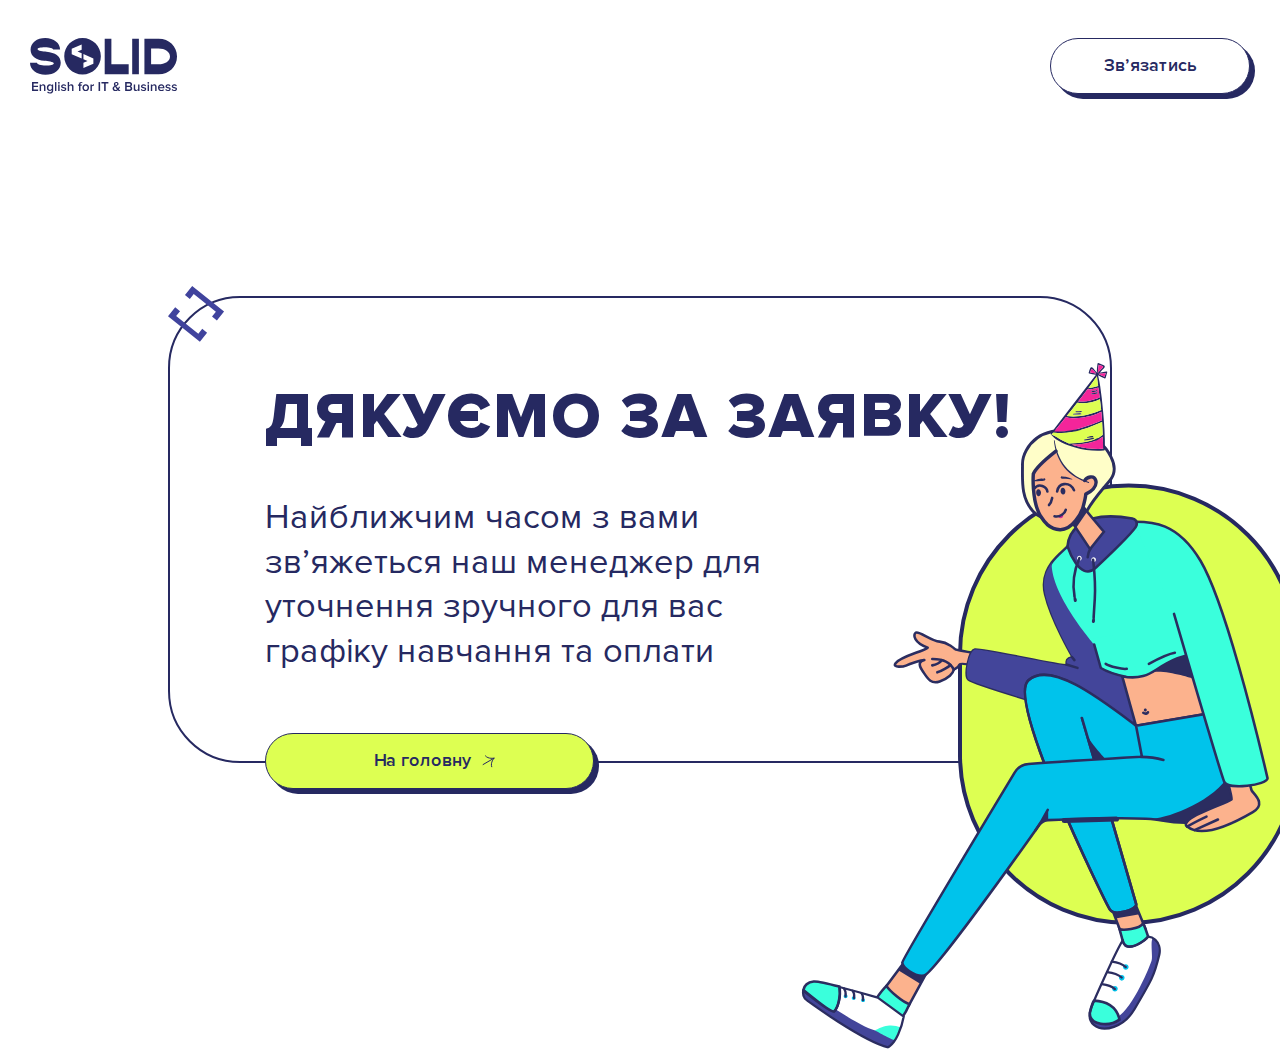
==== commit 150b20a0: "Add files via upload" ====
--- a/thank-you-page.html
+++ b/thank-you-page.html
@@ -4,8 +4,8 @@
    <meta charset="UTF-8">
    <meta http-equiv="X-UA-Compatible" content="IE=edge">
    <meta name="viewport" content="width=device-width, initial-scale=1.0">
-   <link rel="stylesheet" href="files/lazy-load-for-images/lazy-load-for-images.css?_v=20240711122110">
-   <link rel="stylesheet" href="css/style.min.css?_v=20240711122110">
+   <link rel="stylesheet" href="files/lazy-load-for-images/lazy-load-for-images.css?_v=20240711175716">
+   <link rel="stylesheet" href="css/style.min.css?_v=20240711175716">
    <!--<link rel="icon" type="image/svg+xml" href="favicon.svg">-->
    <title>Solid - Thank you</title>
 </head>
@@ -33,14 +33,14 @@
                <a href="/solid/" class="n_btn bg-color">
                   <span>На головну</span>
                </a>
-               <img class="first-screen__illustration-big" src="images/svg/first-screen-illustration.svg" alt="">
+               <img class="first-screen__illustration-big" src="images/svg/first-screen-illustration-festive.svg" alt="">
             </div>
          </div>
       </main>
       
    </div>
-   <script src="js/script.min.js?_v=20240711122110"></script>
-   <script src="files/lazy-load-for-images/lazy-load-for-images.js?_v=20240711122110"></script>
+   <script src="js/script.min.js?_v=20240711175716"></script>
+   <script src="files/lazy-load-for-images/lazy-load-for-images.js?_v=20240711175716"></script>
 
 </body>
 </html>--- a/css/style.min.css
+++ b/css/style.min.css
@@ -1 +1 @@
-@charset "UTF-8";@font-face{font-family:"Proxima Nova";src:url(../files/fonts/Proxima-Nova/ProximaNova-Light.woff) format("woff");font-weight:300;font-style:normal}@font-face{font-family:"Proxima Nova";src:url(../files/fonts/Proxima-Nova/ProximaNova-Light-Italic.woff) format("woff");font-weight:300;font-style:italic}@font-face{font-family:"Proxima Nova";src:url(../files/fonts/Proxima-Nova/ProximaNova-Regular.woff) format("woff");font-weight:400;font-style:normal}@font-face{font-family:"Proxima Nova";src:url(../files/fonts/Proxima-Nova/ProximaNova-Regular-Italic.woff) format("woff");font-weight:400;font-style:italic}@font-face{font-family:"Proxima Nova";src:url(../files/fonts/Proxima-Nova/ProximaNova-Semibold.woff) format("woff");font-weight:600;font-style:normal}@font-face{font-family:"Proxima Nova";src:url(../files/fonts/Proxima-Nova/ProximaNova-Bold.woff) format("woff");font-weight:700;font-style:normal}@font-face{font-family:"Proxima Nova";src:url(../files/fonts/Proxima-Nova/ProximaNova-Extrabold.woff) format("woff");font-weight:800;font-style:normal}@font-face{font-family:"Proxima Nova";src:url(../files/fonts/Proxima-Nova/ProximaNova-Black.woff) format("woff");font-weight:900;font-style:normal}@font-face{font-family:Gopher;src:url(../files/fonts/Gopher/Gopher-Regular.woff2) format("woff2");font-weight:400;font-style:normal}@font-face{font-family:Gopher;src:url(../files/fonts/Gopher/Gopher-Italic.woff2) format("woff2");font-weight:400;font-style:italic}@font-face{font-family:Gopher;src:url(../files/fonts/Gopher/Gopher-Medium.woff2) format("woff2");font-weight:500;font-style:normal}@font-face{font-family:Gopher;src:url(../files/fonts/Gopher/Gopher-Bold.woff2) format("woff2");font-weight:700;font-style:normal}@font-face{font-family:Gopher;src:url(../files/fonts/Gopher/Gopher-Black.woff2) format("woff2");font-weight:900;font-style:normal}@font-face{font-family:Gopher;src:url(../files/fonts/Gopher/Gopher-Heavy.woff2) format("woff2");font-weight:900;font-style:normal}@font-face{font-family:"Archivo Black";font-style:normal;font-weight:400;font-display:swap;src:url(../files/fonts/Archivo-Black/400/latin-ext.woff2) format("woff2");unicode-range:U+0100-02AF,U+0304,U+0308,U+0329,U+1E00-1E9F,U+1EF2-1EFF,U+2020,U+20A0-20AB,U+20AD-20C0,U+2113,U+2C60-2C7F,U+A720-A7FF}@font-face{font-family:"Archivo Black";font-style:normal;font-weight:400;font-display:swap;src:url(../files/fonts/Archivo-Black/400/latin.woff2) format("woff2");unicode-range:U+0000-00FF,U+0131,U+0152-0153,U+02BB-02BC,U+02C6,U+02DA,U+02DC,U+0304,U+0308,U+0329,U+2000-206F,U+2074,U+20AC,U+2122,U+2191,U+2193,U+2212,U+2215,U+FEFF,U+FFFD}@font-face{font-family:"JetBrains Mono";font-style:normal;font-weight:700;font-display:swap;src:url(../files/fonts/JetBrains-Mono/700/cyrillic-ext.woff2) format("woff2");unicode-range:U+0460-052F,U+1C80-1C88,U+20B4,U+2DE0-2DFF,U+A640-A69F,U+FE2E-FE2F}@font-face{font-family:"JetBrains Mono";font-style:normal;font-weight:700;font-display:swap;src:url(../files/fonts/JetBrains-Mono/700/cyrillic.woff2) format("woff2");unicode-range:U+0301,U+0400-045F,U+0490-0491,U+04B0-04B1,U+2116}@font-face{font-family:"JetBrains Mono";font-style:normal;font-weight:700;font-display:swap;src:url(../files/fonts/JetBrains-Mono/700/greek.woff2) format("woff2");unicode-range:U+0370-0377,U+037A-037F,U+0384-038A,U+038C,U+038E-03A1,U+03A3-03FF}@font-face{font-family:"JetBrains Mono";font-style:normal;font-weight:700;font-display:swap;src:url(../files/fonts/JetBrains-Mono/700/vietnamese.woff2) format("woff2");unicode-range:U+0102-0103,U+0110-0111,U+0128-0129,U+0168-0169,U+01A0-01A1,U+01AF-01B0,U+0300-0301,U+0303-0304,U+0308-0309,U+0323,U+0329,U+1EA0-1EF9,U+20AB}@font-face{font-family:"JetBrains Mono";font-style:normal;font-weight:700;font-display:swap;src:url(../files/fonts/JetBrains-Mono/700/latin-ext.woff2) format("woff2");unicode-range:U+0100-02AF,U+0304,U+0308,U+0329,U+1E00-1E9F,U+1EF2-1EFF,U+2020,U+20A0-20AB,U+20AD-20C0,U+2113,U+2C60-2C7F,U+A720-A7FF}@font-face{font-family:"JetBrains Mono";font-style:normal;font-weight:700;font-display:swap;src:url(../files/fonts/JetBrains-Mono/700/latin.woff2) format("woff2");unicode-range:U+0000-00FF,U+0131,U+0152-0153,U+02BB-02BC,U+02C6,U+02DA,U+02DC,U+0304,U+0308,U+0329,U+2000-206F,U+2074,U+20AC,U+2122,U+2191,U+2193,U+2212,U+2215,U+FEFF,U+FFFD}*,::after,::before{box-sizing:border-box;margin:0;padding:0}button{background:0 0;border:none;cursor:pointer}img,picture{height:auto;max-width:100%;vertical-align:top}/*! normalize.css v8.0.1 | MIT License | github.com/necolas/normalize.css */html{line-height:1.15;-webkit-text-size-adjust:100%}body{margin:0}main{display:block}h1{font-size:2em;margin:.67em 0}hr{box-sizing:content-box;height:0;overflow:visible}pre{font-family:monospace,monospace;font-size:1em}a{background-color:transparent}abbr[title]{border-bottom:none;text-decoration:underline;-webkit-text-decoration:underline dotted;text-decoration:underline dotted}b,strong{font-weight:700}code,kbd,samp{font-family:monospace,monospace;font-size:1em}small{font-size:80%}sub,sup{font-size:75%;line-height:0;position:relative;vertical-align:baseline}sub{bottom:-.25em}sup{top:-.5em}img{border-style:none}button,input,optgroup,select,textarea{font-family:inherit;font-size:100%;line-height:1.15;margin:0}button,input{overflow:visible}button,select{text-transform:none}[type=button],[type=reset],[type=submit],button{-webkit-appearance:button}[type=button]::-moz-focus-inner,[type=reset]::-moz-focus-inner,[type=submit]::-moz-focus-inner,button::-moz-focus-inner{border-style:none;padding:0}[type=button]:-moz-focusring,[type=reset]:-moz-focusring,[type=submit]:-moz-focusring,button:-moz-focusring{outline:1px dotted ButtonText}fieldset{padding:.35em .75em .625em}legend{box-sizing:border-box;color:inherit;display:table;max-width:100%;padding:0;white-space:normal}progress{vertical-align:baseline}textarea{overflow:auto}[type=checkbox],[type=radio]{box-sizing:border-box;padding:0}[type=number]::-webkit-inner-spin-button,[type=number]::-webkit-outer-spin-button{height:auto}[type=search]{-webkit-appearance:textfield;outline-offset:-2px}[type=search]::-webkit-search-decoration{-webkit-appearance:none}::-webkit-file-upload-button{-webkit-appearance:button;font:inherit}details{display:block}summary{display:list-item}template{display:none}[hidden]{display:none}body,html{height:100%}.wrapper{display:flex;flex-direction:column;min-height:100vh;overflow:hidden}main.main{flex:1;margin-top:0!important;padding-top:150px}body.lock-scroll{overflow:hidden}body{background-color:#fff;color:#262961;font-family:"Proxima Nova",sans-serif;font-size:18px;font-style:normal;font-weight:400;line-height:30.6px;margin:0}body._lock{overflow:hidden}body p strong{font-weight:700}.n_container{margin-left:auto;margin-right:auto;max-width:1474px;padding-left:30px;padding-right:30px}.n_sec-title{font-size:48px;line-height:normal;font-weight:800;letter-spacing:.03em;margin:0;text-transform:uppercase}h1,h2,h3,h4,h5,h6{font-weight:700}.n_object-fit{left:0;height:100%;-o-object-fit:cover;object-fit:cover;position:absolute;top:0;width:100%;z-index:1}.n_btn{align-items:center;background-color:#fff;border:1px solid #262961;border-radius:100px;box-shadow:5px 5px 0 0 #262961;cursor:pointer;display:flex;justify-content:center;font-size:18px;font-weight:600;line-height:19.76px;height:70px;min-width:270px;padding:0 40px 0 25px;transition:all .3s ease 0s;text-align:center}.n_btn span{position:relative}.n_btn span::after{content:url("data:image/svg+xml;charset=UTF-8,%3csvg width='21' height='20' viewBox='0 0 21 20' fill='none' xmlns='http://www.w3.org/2000/svg'%3e%3cpath d='M7.1679 4.48787C10.3896 8.40133 16.2747 6.92804 16.2747 6.92804M16.2747 6.92804C16.2747 6.92804 12.0563 11.2881 13.8346 16.0349M16.2747 6.92804L4.75941 13.6496' stroke='%23262961' stroke-linejoin='bevel'/%3e%3c/svg%3e");position:absolute;right:-28px;top:50%;transition:.3s;transform:translateY(-40%)}.block{margin-left:auto;margin-right:auto;width:1140.75px;max-width:100%}.block__item{padding-bottom:19px;padding-top:14px;transition:.3s ease 0s}.block__item.item-active{padding-bottom:0}.block__title{border:none;color:#fff;cursor:pointer;font-size:26px;font-weight:700;line-height:normal;letter-spacing:.02em;position:relative;text-align:left;transition:.3s ease 0s;text-transform:capitalize;width:100%}.block__content{color:#fff;margin-top:-4px;padding-bottom:21px;padding-top:0;overflow:hidden;transition:.3s ease 0s}.block__content p{font-size:22px;font-weight:400;line-height:37.4px;margin:0;text-align:left}.block__text{overflow:hidden}.block__text p{margin-bottom:12px!important;transition:.3s ease 0s}.block__text p:last-child{margin-bottom:0!important;transition:.3s ease 0s}.block__text ol,.block__text ul{margin-bottom:15px;margin-top:15px}.block__text ol li,.block__text ul li{font-size:22px;font-weight:400;line-height:37.4px;list-style-position:inside}.block__text ol li:not(:last-child),.block__text ul li:not(:last-child){margin-bottom:15px}.block__text ul li{list-style:none;padding-left:22px;position:relative}.block__text ul li::before{background-color:#fff;border-radius:50%;content:"";display:block;height:5px;left:8px;position:absolute;top:16px;width:5px}.block__text ol li{padding-left:3px}.block._init .block__item:not(:last-child){border-bottom:1px solid #262961}.block._init .block__title{padding-bottom:9px;padding-right:58px;padding-top:11px;position:relative}.block._init .block__title._active:after{opacity:0}.block._init .block__title::before,.block._init .block__title:after{background-color:#fff;border-radius:8px;content:"";display:block;position:absolute;transition:.3s ease 0s}.block._init .block__title:after{height:22px;right:20px;top:17px;width:4.2px}.block._init .block__title::before{height:4.2px;right:11px;top:26px;width:22px}body.lock{overflow:hidden}.popup{background-color:rgba(0,0,0,.6);color:#fff;height:100%;left:0;opacity:0;position:fixed;transition:all .6s ease 0s;top:0;overflow-y:auto;overflow-x:hidden;visibility:hidden;width:100%;z-index:105}.popup.open{opacity:1;visibility:visible}.popup__body{align-items:center;display:flex;justify-content:center;min-height:100vh;padding-bottom:50px;padding-right:50px;padding-left:50px;padding-top:50px}.popup__content{background-color:#fff;border-radius:25.48px;border:2px solid #262961;box-shadow:10px 10px 0 0 #262961;max-width:100%;position:relative;width:1227px}.popup__content-image{padding:0!important}.popup__content-image img{max-width:100%;vertical-align:top}.popup__close{background-color:#3affdc;border-radius:50px;display:block;font-size:0;height:24.69px;width:24.69px}.popup__head{background-color:#262961;border-top-left-radius:20px;border-top-right-radius:20px;padding:17px 24px 14px}.popup .content{color:#262961;padding:50px 94px 72px}.popup .content .wrap-price{align-items:flex-end;display:flex;flex-direction:column;margin-left:auto}.popup .content .wrap-price .price{color:#f4259a;font-size:56px;font-weight:800;line-height:normal;margin:-8px 0 -8px;text-align:right}.popup .content .wrap-price .price.discount{color:#262961;font-size:36px;letter-spacing:.03em;text-decoration:line-through}.popup .content h3{margin:0}.popup .content p{margin:9px 0 35px;max-width:380px}.popup .content form input:not([type=submit]){border:1px solid #e4e9ed;border-radius:29px;display:table;height:64px;font-size:20px;font-weight:400;line-height:28px;margin-bottom:16px;padding:18px 24px;width:485px;max-width:100%}.popup .content form input:not([type=submit]):focus{outline:1px solid #262961}.popup .content form button[type=submit],.popup .content form input[type=submit]{border:1px solid #262961;border-radius:100px;height:49px;font-size:18px;font-weight:600;line-height:19.76px;margin-top:18px;padding:0 12px;text-align:center;width:200px}a{color:inherit;transition:color .3s;text-decoration:none}.header{background-color:#fff;left:0;position:fixed;right:0;top:0;z-index:12}.header.n_scroll .n_container{height:82px}.header .n_container{align-items:center;display:flex;height:132px;max-width:1610px;transition:height .3s}.header__blockLogo{height:56px;width:148px}.header__blockLogo img{max-height:100%;max-width:100%}.header__left,.header__right{width:50%}.header__right{display:flex}.header .n_btn{display:inline-flex;justify-content:center;height:56px;margin:0 0 0 auto;min-width:200px;padding-left:20px;padding-right:20px;text-align:center}.first-screen{padding-bottom:388px}.first-screen .n_container{max-width:1610px;position:relative}.first-screen__blockLeft,.first-screen__blockRight{background-color:#fff;border:2px solid #262961;border-radius:72px;z-index:0}.first-screen__blockLeft p,.first-screen__blockRight p{margin-bottom:24px;position:relative;z-index:5;font-size:34.4px;line-height:44.72px}.first-screen__blockLeft{padding:79px calc(3% + 1px) 63px calc(6% + 1px);position:relative}.first-screen__blockLeft .n_sec-title{margin-bottom:42px}.first-screen__blockLeft p{max-width:65%}.first-screen__blockRight{padding:77px 2% 143px calc(3% - 5px);max-width:calc(40.8% - 4px)}.first-screen__blockRight .n_sec-title,.first-screen__blockRight p{position:relative;z-index:3}.first-screen__blockRight .n_sec-title{margin-bottom:36px}.first-screen__blockRight p{max-width:515px;margin-left:-3px;text-align:right}.first-screen__blockList{background-color:#f4259a;box-shadow:5px 5px 0 0 #262961;bottom:0;left:-2px;max-width:100%;position:absolute;transform:translateY(137px)}.first-screen__blockList ul{margin-left:0;padding-left:0}.first-screen__blockList ul li{align-items:center;color:#fff!important;list-style:none;display:flex;font-size:18px;font-weight:900;line-height:21.92px;letter-spacing:.24em;margin:13px 0;text-transform:uppercase}.first-screen__blockList ul li::before{content:url("data:image/svg+xml;charset=UTF-8,%3csvg width='14' height='16' viewBox='0 0 14 16' fill='none' xmlns='http://www.w3.org/2000/svg'%3e%3cpath d='M14 9.9898L0 15.5V11.6735L10.3451 8.03061L0 4.32653V0.5L14 6.0102V9.9898Z' fill='white'/%3e%3c/svg%3e");margin-right:16px;position:relative;top:2px}.first-screen__blockList ul li a{color:inherit}.first-screen .n_sec-title{font-size:56px}.first-screen__wrap-buttons{bottom:0;position:absolute;transform:translateY(50%)}.first-screen__wrap-buttons .n_btn{display:inline-flex;justify-content:center}.first-screen__wrap-buttons .n_btn.bg-color{background-color:#ddff52;margin-right:19px;min-width:329px}.first-screen__wrap-buttons .n_btn.another-icon{min-width:200px}.first-screen__wrap-buttons .n_btn.another-icon span::after{content:url(../images/svg/arrow-right.svg);transition:0s}.first-screen__illustration-small{pointer-events:none;top:78px;position:absolute;-webkit-user-select:none;-moz-user-select:none;user-select:none}.first-screen__illustration-big{max-width:77%;pointer-events:none;position:absolute;left:0;top:calc(100% + 14px);transform:translate(-75%,-50%);-webkit-user-select:none;-moz-user-select:none;user-select:none;z-index:2}.section{margin-left:auto;margin-right:auto;max-width:1920px}.application-of-english{padding-top:105px;position:relative;z-index:0}.application-of-english .n_container{max-width:1610px;position:relative;z-index:1}.application-of-english::before{background-color:#40439d;border-radius:100px 100px 0 0;bottom:0;content:"";left:0;height:100%;position:absolute;right:0;top:0;width:100%;z-index:0}.application-of-english .n_sec-title{color:#fff}.application-of-english .wrap-title .n_sec-title,.application-of-english__columns .n_sec-title{font-size:56px;line-height:normal}.application-of-english .wrap-title .wrap-info-labels .info-label{border:2px solid #fff;border-radius:48px;color:#fff!important;display:inline-block;font-size:20px;font-weight:800;line-height:24.36px;margin:6px;padding:11px 14px 11px 14px;text-align:center}.application-of-english .wrap-title .wrap-info-labels .info-label p{margin:0}.application-of-english__columns{display:flex;flex-wrap:wrap;margin-bottom:50px;margin-top:123px}.application-of-english__column{width:100%}.application-of-english__column h2.n_sec-title{background-color:#40439d;line-height:normal;position:relative}.application-of-english__column h2.n_sec-title img{left:-28px;position:absolute;transform:translate(-100%,-65%);top:0}.application-of-english__items{margin-left:auto;margin-right:auto;max-width:1410px}.application-of-english__item{position:relative;width:100%;z-index:1}.application-of-english__itemBlockImage{max-width:90%}.application-of-english__itemBlocks{display:flex;flex-wrap:wrap}.application-of-english__itemBlock{background-color:#fff;border:2px solid #262961;border-radius:52px;padding-bottom:15px;width:33.3333%}.application-of-english__itemBlock.bg-color{background-color:#f4259a;box-shadow:5px 5px 0 0 #262961;color:#fff;position:relative;z-index:1}.application-of-english__itemBlock.bg-color .application-of-english__itemBlockHead{border-bottom-color:#fff}.application-of-english__itemBlockHead{align-items:center;border-bottom:2px solid #262961;display:flex;justify-content:center;margin-bottom:17px;padding:44px 15px 31px}.application-of-english__itemBlockHead h3{font-size:20px;line-height:normal;letter-spacing:.02em;margin:0;text-transform:capitalize;text-align:center}.application-of-english__itemBlock p{margin-left:auto;margin-right:auto;max-width:194px;padding-left:15px;padding-right:15px;text-align:center}.application-of-english__item.bottom{border:2px solid #fff;border-top:none;border-radius:0 0 72px 72px;display:flex;justify-content:center;height:320px;margin:-231px auto 0;max-width:1216px;position:relative;z-index:0}.application-of-english__item.bottom .n_btn{display:inline-flex;justify-content:center;margin-top:auto;min-width:200px;position:relative;transform:translateY(45%);z-index:1}.application-of-english__item.bottom .n_btn span::after{content:url(../images/svg/arrow-right.svg);transition:0s}.application-of-english__item.bottom img{bottom:0;left:50%;position:absolute;right:0;transform:translateX(-50%)}.section-two{padding-bottom:332px;padding-top:193px;position:relative}.section-two .n_sec-title{margin-left:auto;margin-right:auto;max-width:1221px;text-align:center}.section-two__labels{display:flex;flex-wrap:wrap;justify-content:center;margin-top:65px}.section-two__label{background-color:#fff;border:1px solid #43459a;box-shadow:8px 8px 0 0 #262961;border-radius:100px;color:#43459a!important;font-size:20px;font-weight:800;line-height:24.36px;margin:21px 18px;padding:12px 17px;text-align:center}.section-two__blockIllustration{bottom:0;left:0;padding-bottom:100px;pointer-events:none;position:absolute;right:0;-webkit-user-select:none;-moz-user-select:none;user-select:none}.section-two__blockIllustration img{bottom:0;left:calc(50% - 3px);max-width:65%;position:relative;transform:translateX(-50%)}.section-two__blockIllustrations{bottom:0;left:0;padding-bottom:100px;pointer-events:none;position:absolute;right:0;-webkit-user-select:none;-moz-user-select:none;user-select:none;z-index:0}.section-two__blockIllustrations img{bottom:0;left:calc(47% - 7px);max-width:90%;position:relative;transform:translateX(-50%)}.methods{margin-top:-100px;padding-bottom:101px;padding-top:189px;position:relative;z-index:0}.methods::before{background-color:#fff;border-radius:100px 100px 0 0;bottom:0;content:"";left:0;height:100%;position:absolute;right:0;top:0;width:100%;z-index:1}.methods .n_container{max-width:1260px;position:relative;z-index:1}.methods__item{width:100%}.methods__item .n_btn{background-color:#ddff52;display:inline-flex;margin-top:34px}.methods__list{counter-reset:section}.methods__listItem{overflow:hidden;position:relative}.methods__listItem:not(:last-child){padding-bottom:37px}.methods__listItem .circle{background-color:#fff;border-radius:50%;box-shadow:0 4px 10px 0 rgba(0,0,0,.2509803922);font-size:0;height:40px;left:8px;position:absolute;top:8px;width:40px;z-index:1}.methods__listItem .circle::after{color:#101010;content:"1";left:50%;font-family:"Archivo Black";font-size:20px;font-weight:400;line-height:28px;position:absolute;transform:translate(-50%,-50%);top:50%;z-index:3}.methods__listItem:nth-child(1)::before{background-color:#ddf247}.methods__listItem:nth-child(1)::after{background:linear-gradient(180deg,#ddff52 0,#f8f8f8 95.07%);content:"";display:block;height:100%;left:25px;position:absolute;top:1px;width:7px;z-index:0}.methods__listItem:last-child::after{background:#fff;content:"";display:block;height:100%;left:25px;position:absolute;top:1px;width:7px;z-index:0}.methods__listItem::before{align-items:center;background-color:#f8f8f8;border-radius:50%;color:#101010;counter-increment:section;content:counter(section);font-family:"Archivo Black";font-size:20px;font-weight:400;line-height:28px;display:flex;justify-content:center;height:56px;left:0;position:absolute;top:0;width:56px;z-index:1}.methods__listItem::after{background-color:#f8f8f8;content:"";display:block;height:100%;left:25px;position:absolute;top:1px;width:7px;z-index:0}.methods__listItem h3{font-size:20px;line-height:34px;letter-spacing:.02em;margin:0 0 16px;text-transform:capitalize}.methods__listItem h3,.methods__listItem p{margin-left:92px}.three-plans{padding-bottom:246px;padding-top:114px;position:relative;z-index:0}.three-plans::before{background-color:#40439d;border-radius:100px 100px 0 0;bottom:0;content:"";left:0;height:100%;position:absolute;right:0;top:0;width:100%;z-index:-1}.three-plans .n_sec-title,.three-plans p{color:#fff;display:table;margin:0 auto;margin-right:auto;max-width:1211px;text-align:center}.three-plans p{font-size:34.4px;line-height:44.72px;margin-top:40px}.three-plans__items{margin-top:76px}.three-plans__itemBlock{background-color:#fff;border:2px solid #262961;border-radius:52px}.three-plans__itemBlock.bg-color-bright-pink{background-color:#f4259a;box-shadow:5px 5px 0 0 #262961;color:#fff}.three-plans__itemBlock.bg-color-bright-pink p{color:#fff}.three-plans__itemBlock.bg-color-bright-pink .price:not(.discount){color:#fff}.three-plans__itemBlock.bg-color-bright-pink .n_btn{background-color:#ddff52;color:#262961}.three-plans__item:nth-child(1) .three-plans__itemBlock,.three-plans__item:nth-child(3) .three-plans__itemBlock{min-height:calc(97% + 2px)}.three-plans__itemHead{border-bottom:2px solid #262961;padding:51px 20px 37px}.three-plans__itemHead h3{font-size:40px;line-height:normal;letter-spacing:.02em;margin:0;text-align:center}.three-plans__itemContent{padding:22px 27px}.three-plans__itemContent h4{font-size:20px;line-height:normal;letter-spacing:.02em;margin:0 0 5px}.three-plans__itemContent p{color:#262961;font-size:18px;font-weight:400;line-height:30.6px;text-align:left;margin:0!important}.three-plans__itemContent h5{font-size:20px;line-height:normal;letter-spacing:.02em;margin:20px 0 5px;text-transform:capitalize}.three-plans__itemContent ul{margin-left:0;padding-left:0}.three-plans__itemContent ul li{list-style:none}.three-plans__itemContent ul li.bonus{margin-top:17px}.three-plans__itemBottom{margin-top:auto;padding-bottom:46px;padding-top:0}.three-plans__itemBottom p{color:#f4259a;font-size:56px;font-weight:800;line-height:normal;letter-spacing:.03em;margin:0 auto;text-align:center}.three-plans__itemBottom p.discount{color:#262961;font-size:36px;margin-bottom:5px;text-decoration:line-through}.three-plans__itemBottom .n_btn{justify-content:center;margin:18px auto 0;width:329px;max-width:100%}.perfect-match{margin-bottom:-130px;margin-top:-130px;padding-bottom:107px;padding-top:188px;position:relative;z-index:1}.perfect-match::before{background-color:#fff;border-radius:100px;bottom:0;content:"";left:0;height:100%;position:absolute;right:0;top:0;width:100%;z-index:-1}.perfect-match .n_container{margin-left:auto;margin-right:auto;max-width:1300px}.perfect-match__items{margin-top:82px}.perfect-match__blockImage{height:250px;margin-bottom:10px;position:relative}.perfect-match__blockImage.note img{height:auto;left:50%;min-width:150%;position:absolute;transform:translate(-40%,-51%)}.perfect-match__blockImage:not(.note) img{left:50%;max-height:100%;max-width:100%;position:absolute;transform:translate(-50%,-50%);top:50%}.perfect-match p{font-size:20px;line-height:normal;font-weight:900;margin:0;text-align:center}.why-we-are-chosen{margin-top:-130px;padding-bottom:397px;padding-top:346px;position:relative}.why-we-are-chosen::before{background-color:#40439d;border-radius:100px;bottom:0;content:"";left:0;height:100%;position:absolute;right:0;top:0;width:100%;z-index:-1}.why-we-are-chosen .n_sec-title{color:#fff}.why-we-are-chosen__items{margin-top:94px}.why-we-are-chosen__item{margin-bottom:21px}.why-we-are-chosen__itemContent{background-color:#fff;border:2px solid #262961;border-radius:24px;box-shadow:8px 8px 0 0 #262961;min-height:100%;padding:30px 28px 26px}.why-we-are-chosen__itemContent h1,.why-we-are-chosen__itemContent h2,.why-we-are-chosen__itemContent h3,.why-we-are-chosen__itemContent h4,.why-we-are-chosen__itemContent h5,.why-we-are-chosen__itemContent h6{font-size:26px;line-height:normal;letter-spacing:.02em;margin:0 0 14px}.why-we-are-chosen__itemContent p{margin:0}.hesitating-what-to-choose{margin-bottom:131px;margin-top:-260px}.hesitating-what-to-choose__block{background-color:#fff;border:2px solid #222d57;border-radius:72px;margin-left:auto;margin-right:auto;max-width:1408px;position:relative}.hesitating-what-to-choose__block .content{max-width:57%;padding:106px 0 111px 93px}.hesitating-what-to-choose__block .content .n_sec-title{position:relative;z-index:1}.hesitating-what-to-choose__block .content p{max-width:359px;margin:40px 0 0}.hesitating-what-to-choose__wrap-form{margin-top:74px}.hesitating-what-to-choose__wrap-form .wrap-input-and-button{border:1px solid #e4e9ed;border-radius:29px;height:64px;display:flex;padding:6px 8px 6px 23px;overflow:hidden;width:485px;max-width:100%;position:relative;z-index:1}.hesitating-what-to-choose__wrap-form .wrap-input-and-button input,.hesitating-what-to-choose__wrap-form .wrap-input-and-button input[type=submit]{border:none}.hesitating-what-to-choose__wrap-form .wrap-input-and-button input:not([type=submit]){background-color:#fff;border-radius:inherit;color:inherit;font-size:20px;line-height:100%;height:100%;outline:0;padding-right:15px;width:calc(100% - 200px)}.hesitating-what-to-choose__wrap-form .wrap-input-and-button input:not([type=submit])::-moz-placeholder{color:#9a9da0}.hesitating-what-to-choose__wrap-form .wrap-input-and-button input:not([type=submit])::placeholder{color:#9a9da0}.hesitating-what-to-choose__wrap-form .wrap-input-and-button input[type=submit]{background-color:#fff;border:1px solid #262961;border-radius:100px;color:#262961;cursor:pointer;font-size:18px;font-weight:600;line-height:19.76px;height:100%;outline:0;width:200px}.hesitating-what-to-choose__wrap-form .wrap-input-and-button input[type=submit]::-moz-placeholder{color:#9a9da0}.hesitating-what-to-choose__wrap-form .wrap-input-and-button input[type=submit]::placeholder{color:#9a9da0}.hesitating-what-to-choose__blockImage{height:115%;max-width:48%;min-width:200px;position:absolute;right:0;top:0}.hesitating-what-to-choose__blockImage img{max-height:100%;max-width:100%;position:relative;transform:translateY(-50%);top:calc(48% - 2px);z-index:0}.about-studying{margin-bottom:-110px;padding-bottom:152px;position:relative;z-index:1}.about-studying::before{background-color:#fff;border-radius:100px;bottom:0;content:"";left:0;height:100%;position:absolute;right:0;top:0;width:100%;z-index:1}.about-studying .n_container{position:relative;z-index:1}.about-studying .n_sec-title{margin:0;position:relative;text-align:center;z-index:2}.about-studying__wrap-slider{margin:48px auto 174px;max-width:1230px;position:relative}.about-studying__slide{opacity:0!important;position:relative}.about-studying__slide.swiper-slide-active{opacity:1!important}.about-studying__slideBlockInfo .quotes{margin-bottom:36px}.about-studying__slideBlockInfo p:not(.about-studying__slidePosition){font-size:22px;font-weight:400;line-height:37.4px;margin:0;position:relative;z-index:3}.about-studying__slideBlockImage{position:relative;z-index:-1}.about-studying__slideName{font-size:26px;line-height:44.2px;letter-spacing:.02em;margin:35px 0 0}.about-studying__slidePosition{color:#7f81a2;margin:0}.about-studying .wrap-illustration{bottom:calc(-15% + 11px);left:0;position:absolute;right:0;z-index:2}.about-studying__illustrations{bottom:0;max-width:78%;pointer-events:none;position:absolute;right:calc(-19% + 6px);-webkit-user-select:none;-moz-user-select:none;user-select:none;z-index:1}.about-studying__illustrations .sk-spinner-pulse{display:none}.about-studying h3.n_sec-title{font-size:36px;line-height:43.85px;margin-left:auto;margin-right:auto;max-width:926px}.about-studying h3.n_sec-title img{height:40px;margin:-1px 0 0 4px}.about-studying .wrap-button{display:flex;justify-content:center}.about-studying .n_btn{background-color:#ddff52;display:inline-flex;justify-content:center;margin:30px auto 0}.wrap-buttons-swipper{align-items:center;display:flex;margin-top:35px}.wrap-buttons-swipper .swiper-button-next,.wrap-buttons-swipper .swiper-button-prev{border-radius:50%;cursor:pointer;height:58px;padding:1px;overflow:hidden;position:static;width:58px}.wrap-buttons-swipper .swiper-button-next::after,.wrap-buttons-swipper .swiper-button-prev::after{display:none}.wrap-buttons-swipper .swiper-button-next img,.wrap-buttons-swipper .swiper-button-next svg,.wrap-buttons-swipper .swiper-button-prev img,.wrap-buttons-swipper .swiper-button-prev svg{max-height:100%;max-width:100%}.wrap-buttons-swipper .swiper-button-prev{margin-right:14px}.faq{color:#fff;margin-top:-110px;padding-bottom:250px;padding-top:219px;position:relative;z-index:0}.faq::before{background-color:#40439d;border-radius:100px;bottom:0;content:"";left:0;height:100%;position:absolute;right:0;top:0;width:100%;z-index:1}.faq .n_container{position:relative;z-index:1}.faq .n_sec-title{text-align:center}.faq .block{margin-top:116px}.leave-your-number{padding-bottom:117px;position:relative}.leave-your-number .n_sec-title{font-size:36px;line-height:43.85px;margin-left:auto;margin-right:auto;max-width:840px;position:relative;text-align:center;z-index:1}.leave-your-number .n_sec-title img{height:40px;margin:-1px 0 0 4px}.leave-your-number__block{background-color:#fff;border:1px solid #262961;box-shadow:5px 5px 0 0 #40439d;border-radius:25px;margin:-130px auto 0;max-width:1199px;padding:101px 35px;position:relative}.leave-your-number__block .hesitating-what-to-choose__wrap-form{display:table;margin:14px auto 0}.leave-your-number__block .hesitating-what-to-choose__wrap-form .wrap-input-and-button{background-color:#fff}.leave-your-number__illustration{bottom:0;left:0;height:100%;pointer-events:none;position:absolute;right:0;top:0;-webkit-user-select:none;-moz-user-select:none;user-select:none;width:100%;z-index:0}.leave-your-number__illustration img{height:101%;width:100%}.leave-your-number .sk-spinner-pulse{display:none}.thank-you-page__block{background-color:#fff;border:2px solid #262961;border-radius:72px;margin:146px auto 298px;padding:80px 95px 87px;position:relative;width:944px;max-width:100%}.thank-you-page__block .n_sec-title{font-size:64px}.thank-you-page__block p{font-size:34.4px;line-height:44.72px;max-width:498px;margin:39px 0 0}.thank-you-page__block .n_btn{bottom:0;display:inline-flex;justify-content:center;height:56px;left:95px;min-width:329px;position:absolute;transform:translateY(50%);z-index:1}.thank-you-page__block .n_btn.bg-color{background-color:#ddff52}.thank-you-page .first-screen__illustration-small{left:-2px;top:-12px}.thank-you-page .first-screen__illustration-big{left:auto;max-width:53%;right:0;top:50%;transform:translate(38%,-20%)}@media screen and (min-width:481px){.popup .content .wrap-title{display:flex;justify-content:space-between}.popup .content .wrap-title h3{padding-right:30px}.perfect-match__items{display:flex;flex-wrap:wrap;margin-left:-15px;margin-right:-15px}.perfect-match__item{margin-left:15px;margin-right:15px;width:calc(50% - 30px)}.why-we-are-chosen__items{display:flex;flex-wrap:wrap;margin-left:-8px;margin-right:-8px}.why-we-are-chosen__item{margin-left:8px;margin-right:8px;width:calc(50% - 16px)}.about-studying__slide{display:flex;flex-wrap:wrap}.about-studying__slideBlockInfo{padding-right:5%;width:60%}.about-studying__slideBlockImage{position:relative;width:40%}.about-studying__slideBlockImage img{max-width:100%;position:absolute;transform:translate(6%,-45%);top:50%}}@media screen and (min-width:721px){.first-screen__blockLeft{left:0;max-width:58%;z-index:1}.first-screen__blockRight{border-top-left-radius:0;position:absolute;right:30px;top:78px;z-index:1}.first-screen__blockList{border-radius:0 72px 72px 0;padding:50px 27% 50px 32%}.first-screen__illustration-small{left:-27px;top:-6px}.application-of-english__items{display:flex;flex-wrap:wrap}}@media screen and (min-width:768px){.block._init .block__content{padding-right:60px}.methods .n_sec-title{max-width:450px}.methods__items{display:flex;flex-wrap:wrap;margin-left:-20px;margin-right:-20px}.methods__item{margin-left:20px;margin-right:20px}.methods__item:nth-child(1){width:calc(47% - 40px)}.methods__item:nth-child(2){width:calc(53% - 40px)}.three-plans__items{display:flex;flex-wrap:wrap}.three-plans__item{width:33.3333%}.three-plans__itemBlock{display:flex;flex-direction:column}.why-we-are-chosen__items{margin-left:-13px;margin-right:-13px}.why-we-are-chosen__item{margin-left:13px;margin-right:13px;width:calc(33.3333% - 26px)}}@media screen and (min-width:961px){.perfect-match .n_sec-title{max-width:75%}.perfect-match__items{margin-left:-20px;margin-right:-20px}.perfect-match__item{width:calc(25% - 40px)}}@media screen and (min-width:992px){body::-webkit-scrollbar{width:8px}body::-webkit-scrollbar-track{background-color:#fff}body::-webkit-scrollbar-thumb{background-color:#262961}.application-of-english__column:nth-child(1){width:53%}.application-of-english__column:nth-child(1) h2.n_sec-title{z-index:1}.application-of-english__column:nth-child(2){margin-top:169px;width:47%}.application-of-english__item:nth-child(1){align-items:center;display:flex;width:42%}.application-of-english__item:nth-child(2){width:58%}.application-of-english__item.bottom{width:100%}}@media screen and (min-width:1025px){.first-screen{padding-top:20px}.application-of-english .wrap-title .n_sec-title{padding-right:30px}}@media screen and (min-width:1100px){.perfect-match p{padding-left:13%;padding-right:13%}}@media screen and (min-width:1201px){.application-of-english .wrap-title{display:flex;flex-wrap:wrap}.application-of-english .wrap-title .n_sec-title{padding-right:5%;width:calc(100% - 602px)}.application-of-english .wrap-title .wrap-info-labels{margin-top:6px;margin-right:-6px;width:602px}.application-of-english__item:nth-child(1){width:49%}.application-of-english__item:nth-child(2){width:51%}}@media screen and (min-width:1281px){.about-studying__slideBlockImage img{transform:translate(6%,-5%);top:0}}@media screen and (min-width:1501px){.application-of-english__itemBlockImage{transform:translate(-30px,2px)}}@media (max-width:1474px){.popup__body{padding-bottom:calc(35px + 15 * ((100vw - 320px)/ 1154))}.popup__body{padding-right:calc(20px + 30 * ((100vw - 320px)/ 1154))}.popup__body{padding-left:calc(20px + 30 * ((100vw - 320px)/ 1154))}.popup__body{padding-top:calc(35px + 15 * ((100vw - 320px)/ 1154))}.first-screen__blockLeft p,.first-screen__blockRight p{font-size:calc(16px + 18.4 * ((100vw - 320px)/ 1154))}.first-screen__blockLeft p,.first-screen__blockRight p{line-height:calc(24px + 20.72 * ((100vw - 320px)/ 1154))}.first-screen__blockLeft .n_sec-title{margin-bottom:calc(20px + 22 * ((100vw - 320px)/ 1154))}.first-screen__blockRight .n_sec-title{margin-bottom:calc(20px + 16 * ((100vw - 320px)/ 1154))}.first-screen .n_sec-title{font-size:calc(18px + 38 * ((100vw - 320px)/ 1154))}}@media screen and (max-width:1440.98px){.first-screen__blockRight{max-width:calc(40.7% - 4px)}.first-screen__illustration-big{max-width:60%;top:calc(100% + 8px);transform:translate(-70%,-50%)}.application-of-english__item.bottom{max-width:85%}}@media screen and (max-width:1366.98px){.first-screen__blockLeft{padding:55px calc(3% + 1px) 50px calc(4% + 1px)}.first-screen__blockRight{padding:50px 2% 120px calc(3% - 5px)}.perfect-match__blockImage.note img{min-width:130%;transform:translate(-45%,-71%);top:50%}}@media screen and (max-width:1280.98px){.first-screen__blockRight{max-width:calc(40.5% - 4px)}.first-screen__blockList{border-bottom-left-radius:72px}.first-screen__illustration-big{max-width:60%;top:45%;transform:translate(-96%,-50%)}.hesitating-what-to-choose__block .content{padding:80px 0 80px 60px}.hesitating-what-to-choose__block .content .n_sec-title{font-size:40px}.hesitating-what-to-choose__wrap-form{margin-top:50px}}@media screen and (max-width:1200.98px){.application-of-english__itemBlock p{line-height:normal}.about-studying .wrap-illustration{bottom:-6%}}@media screen and (max-width:1099.98px){.first-screen__blockLeft p{max-width:80%}.first-screen__blockRight{max-width:calc(40.2% - 4px)}.first-screen__wrap-buttons{display:flex;flex-direction:column;transform:translateY(70%)}.first-screen__wrap-buttons .n_btn{height:50px}.first-screen__wrap-buttons .n_btn.bg-color{margin-bottom:8px;min-width:auto;padding-left:20px;width:310px}.first-screen__wrap-buttons .n_btn.another-icon{width:310px}.first-screen__illustration-big{max-width:89%;top:104%;transform:translate(-76%,-50%)}.application-of-english .wrap-title .wrap-info-labels{margin-top:25px}.section-two__blockIllustration img{max-width:48%}.three-plans__itemHead{padding:35px 20px 30px}.three-plans__itemHead h3{font-size:34px}.three-plans__itemBottom .n_btn{margin-left:20px;margin-right:20px;min-width:140px;max-width:calc(100% - 40px)}.hesitating-what-to-choose__block .content .n_sec-title{font-size:34px}.thank-you-page__block .n_sec-title{font-size:48px}}@media screen and (max-width:1024.98px){.n_container{padding-left:20px;padding-right:20px}.popup .content{padding:40px 40px 50px}.popup .content .wrap-price .price{font-size:46px;margin:0}.popup .content .wrap-price .price.discount{font-size:26px}.popup .content form input:not([type=submit]){height:60px}.popup .content form button[type=submit],.popup .content form input[type=submit]{margin-top:12px;width:180px}.header.n_scroll .n_container{height:66px}.header .n_container{height:80px}.header__blockLogo{height:48px;position:relative;top:2px;width:138px}.header .n_btn{bottom:1px;height:48px;min-width:160px;position:relative}.first-screen__blockRight{max-width:calc(40% - 4px)}.first-screen__wrap-buttons .n_btn.bg-color{width:220px}.first-screen__wrap-buttons .n_btn.another-icon{width:220px}.first-screen__illustration-big{max-width:96%;top:106%;transform:translate(-76%,-50%)}.application-of-english .wrap-title .n_sec-title,.application-of-english__columns .n_sec-title{font-size:48px}.section-two{padding-bottom:366px;padding-top:150px}.section-two__labels{margin-top:50px}.section-two__label{font-size:18px;line-height:21px;margin:12px 10px;padding:10px 15px}.methods{padding-top:100px}.perfect-match{margin-bottom:-100px;padding-bottom:80px;padding-top:130px}.why-we-are-chosen{margin-top:-100px;padding-top:250px}.hesitating-what-to-choose__block .content{max-width:60%;padding:45px 0 45px 35px}.hesitating-what-to-choose__block .content .n_sec-title{font-size:28px}.hesitating-what-to-choose__block .content .n_sec-title br{display:none}.hesitating-what-to-choose__block .content p{margin-top:25px}.hesitating-what-to-choose__wrap-form{margin-top:35px}.hesitating-what-to-choose__wrap-form .wrap-input-and-button{height:55px}.hesitating-what-to-choose__wrap-form .wrap-input-and-button input:not([type=submit]){font-size:18px;width:calc(100% - 160px)}.hesitating-what-to-choose__wrap-form .wrap-input-and-button input[type=submit]{font-size:16px;width:160px}.about-studying__slideBlockInfo p:not(.about-studying__slidePosition){font-size:20px;line-height:32px}.about-studying .wrap-illustration{bottom:4%}.faq .block{margin-top:60px}.thank-you-page__block{margin-top:0;padding:60px 26% 80px 40px}.thank-you-page__block p{font-size:28px;line-height:38px;max-width:88%;margin-top:25px}.thank-you-page__block .n_btn{left:40px}.thank-you-page .first-screen__illustration-big{max-width:46%;transform:translate(15%,-20%)}}@media screen and (max-width:991.98px){.application-of-english__columns{margin-top:0}.application-of-english__column:nth-child(1){background-color:#40439d;padding-bottom:15px;padding-top:85px;position:relative;z-index:1}.application-of-english__column:nth-child(2){margin-top:150px}.application-of-english__column h2.n_sec-title{display:table;margin-left:auto;margin-right:auto;text-align:center}.application-of-english__column h2.n_sec-title img{left:50%;transform:translate(-30%,-160%) rotate(90deg)}.application-of-english__itemBlockImage{margin:0 auto 50px;max-width:500px}.application-of-english__item.bottom{max-width:70%}}@media screen and (max-width:960.98px){.perfect-match__item{margin-bottom:100px}.perfect-match__blockImage.note img{max-height:136%;max-width:136%;transform:translate(-50%,-63%);min-width:auto}.perfect-match p{margin-left:auto;margin-right:auto;max-width:260px}.why-we-are-chosen__itemContent{padding:20px}.why-we-are-chosen__itemContent h1,.why-we-are-chosen__itemContent h2,.why-we-are-chosen__itemContent h3,.why-we-are-chosen__itemContent h4,.why-we-are-chosen__itemContent h5,.why-we-are-chosen__itemContent h6{margin-bottom:8px}}@media screen and (max-width:860.98px){.section-two{padding-bottom:400px}.about-studying .wrap-illustration{bottom:15%}}@media screen and (max-width:860.98px) and (max-width:1474px){.section-two{padding-bottom:calc(320px + 80 * ((100vw - 320px)/ 1154))}}@media screen and (max-width:800.98px){.popup .content{padding:40px 30px 50px}.popup .content .wrap-price .price{font-size:42px;margin-top:4px}.popup .content .wrap-price .price.discount{font-size:22px}.popup .content form input:not([type=submit]){height:55px;margin-bottom:12px;width:100%}.popup .content form button[type=submit],.popup .content form input[type=submit]{height:45px;width:160px}.first-screen{padding-bottom:270px}.first-screen__blockRight{max-width:calc(39.4% - 4px)}.hesitating-what-to-choose__block{border-radius:50px}.hesitating-what-to-choose__block .content{max-width:100%;padding:35px 25px 25px}.hesitating-what-to-choose__block .content p{max-width:70%}.hesitating-what-to-choose__wrap-form .wrap-input-and-button{max-width:80%;width:100%}.hesitating-what-to-choose__blockImage{right:-9%}.hesitating-what-to-choose__blockImage img{transform:translateY(-34%)}.thank-you-page__block{padding:50px 35px 70px}.thank-you-page__block p{font-size:24px;line-height:32px;max-width:73%;margin-top:30px}.thank-you-page__block .n_btn{left:35px;min-width:270px}.thank-you-page .first-screen__illustration-big{transform:translate(15%,-8%)}}@media screen and (max-width:767.98px){.n_sec-title{font-size:42px}.popup .content .wrap-price .price{margin-top:2px}.application-of-english .wrap-title .n_sec-title,.application-of-english__columns .n_sec-title{font-size:42px}.application-of-english__itemBlockImage{max-width:400px}.methods__item:nth-child(2){padding-top:70px}.three-plans__itemBottom .n_btn{margin-left:auto;margin-right:auto}.why-we-are-chosen__itemContent{padding:30px 28px 26px}.why-we-are-chosen__itemContent h1,.why-we-are-chosen__itemContent h2,.why-we-are-chosen__itemContent h3,.why-we-are-chosen__itemContent h4,.why-we-are-chosen__itemContent h5,.why-we-are-chosen__itemContent h6{margin-bottom:14px}.about-studying h3.n_sec-title{font-size:28px;line-height:normal}.about-studying h3.n_sec-title img{height:34px;margin:1px 0 0 3px}.leave-your-number .n_sec-title{font-size:28px;line-height:normal}.leave-your-number .n_sec-title img{height:34px;margin:1px 0 0 3px}.thank-you-page__block .n_sec-title{font-size:42px}}@media screen and (max-width:720.98px){main.main{padding-top:120px}.n_container{padding-left:15px;padding-right:15px}.first-screen{padding-bottom:180px}.first-screen__blockLeft,.first-screen__blockRight{border-radius:40px;padding:35px 30px 20px}.first-screen__blockLeft p,.first-screen__blockRight p{font-size:21px;line-height:28px;margin-bottom:18px}.first-screen__blockLeft{margin-bottom:120px;padding-bottom:45px}.first-screen__blockLeft .n_sec-title{margin-bottom:15px}.first-screen__blockLeft p{max-width:65%}.first-screen__blockRight{border-bottom-left-radius:0;border-bottom-right-radius:0;padding-bottom:10px;width:100%;max-width:100%}.first-screen__blockRight .n_sec-title{margin-bottom:15px}.first-screen__blockRight p{max-width:100%;text-align:left}.first-screen__blockList{border-radius:0 0 30px 30px;bottom:2px;left:15px;right:15px;transform:translateY(100%);width:calc(100% - 30px)}.first-screen__blockList ul{display:flex;flex-wrap:wrap;justify-content:space-around;padding:12px 12px 9px}.first-screen__blockList ul li{font-size:16px;font-weight:700;margin:8px 12px}.first-screen__blockList ul li::before{content:url("data:image/svg+xml;charset=UTF-8,%3csvg width='11' height='13' viewBox='0 0 14 16' fill='none' xmlns='http://www.w3.org/2000/svg'%3e%3cpath d='M14 9.9898L0 15.5V11.6735L10.3451 8.03061L0 4.32653V0.5L14 6.0102V9.9898Z' fill='white'/%3e%3c/svg%3e");margin-right:8px;top:1px}.first-screen .n_sec-title{font-size:48px}.first-screen__wrap-buttons .n_btn{width:450px!important;max-width:70%!important}.first-screen__illustration-small{display:none}.first-screen__illustration-big{max-width:46%;left:auto;right:-12px;transform:translate(0,-60%);top:50%;z-index:0}.about-studying__slideBlockInfo .quotes{margin-bottom:20px}.about-studying__slideBlockInfo p:not(.about-studying__slidePosition){font-size:16px;line-height:24px}.about-studying__slideName{font-size:21px;line-height:normal;margin-top:25px}.about-studying__slidePosition{font-size:17px;line-height:normal;margin-top:8px}.about-studying .wrap-illustration{bottom:8%}.wrap-buttons-swipper .swiper-button-next,.wrap-buttons-swipper .swiper-button-prev{height:48px;width:48px}.wrap-buttons-swipper .swiper-button-prev{margin-right:8px}.leave-your-number__illustration{display:none}.thank-you-page__block{margin-bottom:220px}}@media screen and (max-width:660.98px){.first-screen__wrap-buttons .n_btn.bg-color{min-width:auto;padding-left:15px;width:310px}.first-screen__wrap-buttons .n_btn.another-icon{min-width:auto;padding-left:20px;width:160px}}@media screen and (max-width:600.98px){.about-studying__slideBlockInfo .quotes{height:28px;margin-bottom:10px}.thank-you-page__block{margin-bottom:140px}}@media screen and (max-width:575.98px){main.main{padding-top:100px}body{font-size:16px;line-height:24px}.n_sec-title{font-size:28px}.n_btn{font-size:16px;height:48px;line-height:21px;min-width:200px}.block__item{padding-bottom:15px;padding-top:10px}.block__title{font-size:19px;line-height:25px}.block__content{margin-top:3px}.block__content p{font-size:16px;line-height:24px}.block__text ol li,.block__text ul li{font-size:16px;line-height:24px}.block__text ul li::before{height:4px;top:10.5px;width:4px}.block._init .block__title{padding-right:40px}.block._init .block__title:after{height:19px;right:7px;top:18px;width:3px}.block._init .block__title::before{height:3px;right:0;width:17px}.popup__body{padding-left:15px;padding-right:15px}.popup__content{box-shadow:6px 6px 0 0 #262961}.popup__head{padding:12px 15px}.popup .content{padding:25px 15px}.popup .content .wrap-price .price{font-size:34px}.popup .content p{margin-bottom:20px}.popup .content form input:not([type=submit]){height:50px;font-size:16px;line-height:24px;margin-bottom:10px;padding:18px 15px;width:100%}.popup .content form button[type=submit],.popup .content form input[type=submit]{height:42px;font-size:16px;line-height:18px;margin-top:8px;width:140px}.header.n_scroll .n_container{height:55px}.header .n_container{height:55px}.header__blockLogo{height:34px;width:124px}.header .n_btn{height:36px;font-size:15px;min-width:120px}.first-screen{padding-bottom:130px}.first-screen__blockLeft,.first-screen__blockRight{border-radius:20px;padding:25px 15px 60px}.first-screen__blockLeft p,.first-screen__blockRight p{font-size:16px;line-height:24px;margin-bottom:12px}.first-screen__blockRight{border-bottom-left-radius:0;border-bottom-right-radius:0;padding-bottom:10px}.first-screen__blockList ul li{font-size:14px;margin:5px 10px}.first-screen__blockList ul li::before{content:url("data:image/svg+xml;charset=UTF-8,%3csvg width='9' height='11' viewBox='0 0 14 16' fill='none' xmlns='http://www.w3.org/2000/svg'%3e%3cpath d='M14 9.9898L0 15.5V11.6735L10.3451 8.03061L0 4.32653V0.5L14 6.0102V9.9898Z' fill='white'/%3e%3c/svg%3e");margin-right:5px;top:0}.first-screen .n_sec-title{font-size:27px}.first-screen__wrap-buttons{display:flex;flex-wrap:wrap;justify-content:center}.first-screen__wrap-buttons .n_btn.bg-color{margin-bottom:8px;min-width:auto}.first-screen__wrap-buttons .n_btn.another-icon{min-width:140px;padding-left:15px}.first-screen__illustration-big{transform:translate(0,-55%)}.application-of-english{padding-top:70px}.application-of-english::before{border-radius:50px 50px 0 0}.application-of-english .wrap-title .n_sec-title,.application-of-english__columns .n_sec-title{font-size:28px}.application-of-english .wrap-title .wrap-info-labels{margin-top:15px}.application-of-english .wrap-title .wrap-info-labels .info-label{font-size:16px;line-height:21px;margin:3px;padding:7px 12px}.application-of-english__column:nth-child(1){padding-bottom:10px;padding-top:80px;position:relative;z-index:1}.application-of-english__column:nth-child(2){margin-top:60px}.application-of-english__column h2.n_sec-title img{height:80px}.section-two{padding-top:120px}.section-two__label{font-size:16px;line-height:20px;margin:8px 5px;padding:7px 15px 8px}.section-two__blockIllustration img{max-width:68%}.section-two__blockIllustrations img{max-width:92%}.methods{padding-bottom:70px;padding-top:70px}.methods::before{border-radius:50px 50px 0 0}.methods__item:nth-child(2){padding-top:50px}.methods__item .n_btn{margin-top:25px}.methods__listItem:not(:last-child){padding-bottom:30px}.methods__listItem .circle{height:36px;left:5px;top:5px;width:36px}.methods__listItem .circle::after{font-size:17px;line-height:24px}.methods__listItem:nth-child(1)::after{left:21px;width:5px}.methods__listItem::before{height:46px;font-size:16px;line-height:24px;width:46px}.methods__listItem::after{left:21px;width:5px}.methods__listItem h3{font-size:18px;margin-bottom:8px}.methods__listItem h3,.methods__listItem p{margin-left:70px}.three-plans{padding-bottom:200px;padding-top:80px}.three-plans::before{border-radius:50px 50px 0 0}.three-plans p{font-size:21px;line-height:30.72px;margin-top:25px}.three-plans__items{margin-top:30px}.three-plans__itemBlock{border-radius:24px}.three-plans__itemHead{padding:25px 15px 22px}.three-plans__itemHead h3{font-size:28px}.three-plans__itemContent{padding:18px 15px}.three-plans__itemContent h4{font-size:18px}.three-plans__itemContent p{font-size:16px;line-height:24px}.three-plans__itemContent h5{font-size:18px;margin-top:15px}.three-plans__itemBottom{padding-bottom:35px}.three-plans__itemBottom p{font-size:34px;margin-top:12px}.three-plans__itemBottom p.discount{font-size:24px}.three-plans__itemBottom .n_btn{width:270px}.perfect-match{margin-bottom:-60px;padding-bottom:50px;padding-top:70px}.perfect-match::before{border-radius:50px}.perfect-match__items{margin-top:35px}.perfect-match__item{margin-bottom:60px}.perfect-match__blockImage{height:170px}.why-we-are-chosen{margin-top:-60px;padding-bottom:200px;padding-top:150px}.why-we-are-chosen::before{border-radius:50px}.why-we-are-chosen__items{margin-top:50px}.why-we-are-chosen__itemContent{padding:15px}.why-we-are-chosen__itemContent h1,.why-we-are-chosen__itemContent h2,.why-we-are-chosen__itemContent h3,.why-we-are-chosen__itemContent h4,.why-we-are-chosen__itemContent h5,.why-we-are-chosen__itemContent h6{font-size:22px;margin-bottom:6px}.hesitating-what-to-choose{margin-top:-150px}.hesitating-what-to-choose__block{border-radius:30px}.hesitating-what-to-choose__block .content{padding:25px 20px}.hesitating-what-to-choose__block .content .n_sec-title{font-size:24px}.hesitating-what-to-choose__block .content p{margin-top:15px}.hesitating-what-to-choose__wrap-form{margin-top:20px}.hesitating-what-to-choose__wrap-form .wrap-input-and-button{height:48px;padding:4px 6px 4px 15px}.hesitating-what-to-choose__wrap-form .wrap-input-and-button input:not([type=submit]){font-size:16px;padding-right:5px;width:calc(100% - 120px)}.hesitating-what-to-choose__wrap-form .wrap-input-and-button input[type=submit]{font-size:14px;width:120px}.hesitating-what-to-choose__blockImage{max-width:44%}.hesitating-what-to-choose__blockImage img{transform:translateY(-35%)}.about-studying{margin-bottom:-55px;padding-bottom:50px}.about-studying::before{border-radius:50px}.about-studying__wrap-slider{margin-bottom:80px}.about-studying .wrap-illustration{display:none}.about-studying h3.n_sec-title{font-size:21px}.about-studying h3.n_sec-title img{height:30px;margin:-2px 0 0 0}.faq{margin-top:-55px;padding-bottom:150px;padding-top:130px}.faq::before{border-radius:50px}.faq .block{margin-top:30px}.leave-your-number{padding-bottom:50px}.leave-your-number .n_sec-title{font-size:21px}.leave-your-number .n_sec-title img{height:30px;margin:-2px 0 0 0}.leave-your-number__block{padding:30px 15px 25px}.thank-you-page__block .n_sec-title{font-size:28px}}@media screen and (max-width:540.98px){main.main{padding-top:80px}.first-screen__blockLeft{margin-bottom:100px;padding-bottom:35px}.first-screen__wrap-buttons{align-items:center;flex-direction:column;margin-left:-15px;transform:translateY(75px);width:100%}.first-screen__wrap-buttons .n_btn{height:45px;width:370px!important;max-width:90%!important}.first-screen__wrap-buttons .n_btn.bg-color{margin-right:0}.first-screen__illustration-big{max-width:50%;right:-12px;transform:translate(0,-20%);top:50%;z-index:-1}.first-screen__illustration-big{display:none}.application-of-english__itemBlock{border-radius:34px;margin-bottom:15px;width:100%}.application-of-english__itemBlockHead{padding:25px 15px 20px}.application-of-english__itemBlock p{max-width:80%}.application-of-english__item.bottom{border-radius:0 0 34px 34px;height:80px;margin-top:-45px;max-width:80%}.thank-you-page__block{border-radius:40px;margin-bottom:80px;padding:35px 25px 50px}.thank-you-page__block .n_sec-title{text-align:center}.thank-you-page__block p{font-size:18px;line-height:24px;max-width:100%;margin-top:15px}.thank-you-page__block .n_btn{height:50px;left:50%;min-width:220px;transform:translate(-50%,50%)}}@media screen and (max-width:480.98px){.popup .content h3{margin-bottom:12px}.first-screen__blockLeft p{max-width:100%}.perfect-match{padding-bottom:20px}.perfect-match__blockImage{margin-bottom:5px}.why-we-are-chosen__item{margin-bottom:15px}.hesitating-what-to-choose__block .content .n_sec-title{font-size:21px}.hesitating-what-to-choose__block .content p{max-width:60%}.hesitating-what-to-choose__wrap-form .wrap-input-and-button{background-color:#fff;height:44px;max-width:100%;padding:3px 3px 3px 12px}.hesitating-what-to-choose__wrap-form .wrap-input-and-button input:not([type=submit]){font-size:13px;width:calc(100% - 100px)}.hesitating-what-to-choose__wrap-form .wrap-input-and-button input[type=submit]{font-size:13px;line-height:18px;width:100px}.hesitating-what-to-choose__blockImage{right:-14%;max-width:68%}.about-studying__slideBlockImage{margin:25px auto 0;max-width:280px;transform:translateX(5%)}.about-studying__slideName{text-align:center}.about-studying__slidePosition{font-size:16px;text-align:center}.wrap-buttons-swipper{justify-content:space-between;width:100%}}@media screen and (max-width:460.98px){.application-of-english__itemBlock p{max-width:96%}}@media (any-hover:hover){.n_btn:hover{box-shadow:2px 2px 0 0 #262961;color:#262961}.n_btn:hover span::after{transform:rotate(32deg) translate(-40%,-8px)}a:hover{color:#85857e}.first-screen__wrap-buttons .n_btn.another-icon:hover span::after{transform:rotate(0);top:0}.application-of-english__item.bottom .n_btn:hover span::after{transform:rotate(0);top:0}.section-two a.section-two__label{transition:.3s}.section-two a.section-two__label:hover{box-shadow:5px 5px 0 0 #262961}.three-plans__itemBlock.bg-color-bright-pink{transition:box-shadow .3s}.three-plans__itemBlock.bg-color-bright-pink:hover{box-shadow:2px 2px 0 0 #262961}}+@charset "UTF-8";@font-face{font-family:"Proxima Nova";src:url(../files/fonts/Proxima-Nova/ProximaNova-Light.woff) format("woff");font-weight:300;font-style:normal}@font-face{font-family:"Proxima Nova";src:url(../files/fonts/Proxima-Nova/ProximaNova-Light-Italic.woff) format("woff");font-weight:300;font-style:italic}@font-face{font-family:"Proxima Nova";src:url(../files/fonts/Proxima-Nova/ProximaNova-Regular.woff) format("woff");font-weight:400;font-style:normal}@font-face{font-family:"Proxima Nova";src:url(../files/fonts/Proxima-Nova/ProximaNova-Regular-Italic.woff) format("woff");font-weight:400;font-style:italic}@font-face{font-family:"Proxima Nova";src:url(../files/fonts/Proxima-Nova/ProximaNova-Semibold.woff) format("woff");font-weight:600;font-style:normal}@font-face{font-family:"Proxima Nova";src:url(../files/fonts/Proxima-Nova/ProximaNova-Bold.woff) format("woff");font-weight:700;font-style:normal}@font-face{font-family:"Proxima Nova";src:url(../files/fonts/Proxima-Nova/ProximaNova-Extrabold.woff) format("woff");font-weight:800;font-style:normal}@font-face{font-family:"Proxima Nova";src:url(../files/fonts/Proxima-Nova/ProximaNova-Black.woff) format("woff");font-weight:900;font-style:normal}@font-face{font-family:Gopher;src:url(../files/fonts/Gopher/Gopher-Regular.woff2) format("woff2");font-weight:400;font-style:normal}@font-face{font-family:Gopher;src:url(../files/fonts/Gopher/Gopher-Italic.woff2) format("woff2");font-weight:400;font-style:italic}@font-face{font-family:Gopher;src:url(../files/fonts/Gopher/Gopher-Medium.woff2) format("woff2");font-weight:500;font-style:normal}@font-face{font-family:Gopher;src:url(../files/fonts/Gopher/Gopher-Bold.woff2) format("woff2");font-weight:700;font-style:normal}@font-face{font-family:Gopher;src:url(../files/fonts/Gopher/Gopher-Black.woff2) format("woff2");font-weight:900;font-style:normal}@font-face{font-family:Gopher;src:url(../files/fonts/Gopher/Gopher-Heavy.woff2) format("woff2");font-weight:900;font-style:normal}@font-face{font-family:"Archivo Black";font-style:normal;font-weight:400;font-display:swap;src:url(../files/fonts/Archivo-Black/400/latin-ext.woff2) format("woff2");unicode-range:U+0100-02AF,U+0304,U+0308,U+0329,U+1E00-1E9F,U+1EF2-1EFF,U+2020,U+20A0-20AB,U+20AD-20C0,U+2113,U+2C60-2C7F,U+A720-A7FF}@font-face{font-family:"Archivo Black";font-style:normal;font-weight:400;font-display:swap;src:url(../files/fonts/Archivo-Black/400/latin.woff2) format("woff2");unicode-range:U+0000-00FF,U+0131,U+0152-0153,U+02BB-02BC,U+02C6,U+02DA,U+02DC,U+0304,U+0308,U+0329,U+2000-206F,U+2074,U+20AC,U+2122,U+2191,U+2193,U+2212,U+2215,U+FEFF,U+FFFD}@font-face{font-family:"JetBrains Mono";font-style:normal;font-weight:700;font-display:swap;src:url(../files/fonts/JetBrains-Mono/700/cyrillic-ext.woff2) format("woff2");unicode-range:U+0460-052F,U+1C80-1C88,U+20B4,U+2DE0-2DFF,U+A640-A69F,U+FE2E-FE2F}@font-face{font-family:"JetBrains Mono";font-style:normal;font-weight:700;font-display:swap;src:url(../files/fonts/JetBrains-Mono/700/cyrillic.woff2) format("woff2");unicode-range:U+0301,U+0400-045F,U+0490-0491,U+04B0-04B1,U+2116}@font-face{font-family:"JetBrains Mono";font-style:normal;font-weight:700;font-display:swap;src:url(../files/fonts/JetBrains-Mono/700/greek.woff2) format("woff2");unicode-range:U+0370-0377,U+037A-037F,U+0384-038A,U+038C,U+038E-03A1,U+03A3-03FF}@font-face{font-family:"JetBrains Mono";font-style:normal;font-weight:700;font-display:swap;src:url(../files/fonts/JetBrains-Mono/700/vietnamese.woff2) format("woff2");unicode-range:U+0102-0103,U+0110-0111,U+0128-0129,U+0168-0169,U+01A0-01A1,U+01AF-01B0,U+0300-0301,U+0303-0304,U+0308-0309,U+0323,U+0329,U+1EA0-1EF9,U+20AB}@font-face{font-family:"JetBrains Mono";font-style:normal;font-weight:700;font-display:swap;src:url(../files/fonts/JetBrains-Mono/700/latin-ext.woff2) format("woff2");unicode-range:U+0100-02AF,U+0304,U+0308,U+0329,U+1E00-1E9F,U+1EF2-1EFF,U+2020,U+20A0-20AB,U+20AD-20C0,U+2113,U+2C60-2C7F,U+A720-A7FF}@font-face{font-family:"JetBrains Mono";font-style:normal;font-weight:700;font-display:swap;src:url(../files/fonts/JetBrains-Mono/700/latin.woff2) format("woff2");unicode-range:U+0000-00FF,U+0131,U+0152-0153,U+02BB-02BC,U+02C6,U+02DA,U+02DC,U+0304,U+0308,U+0329,U+2000-206F,U+2074,U+20AC,U+2122,U+2191,U+2193,U+2212,U+2215,U+FEFF,U+FFFD}*,::after,::before{box-sizing:border-box;margin:0;padding:0}button{background:0 0;border:none;cursor:pointer}img,picture{height:auto;max-width:100%;vertical-align:top}/*! normalize.css v8.0.1 | MIT License | github.com/necolas/normalize.css */html{line-height:1.15;-webkit-text-size-adjust:100%}body{margin:0}main{display:block}h1{font-size:2em;margin:.67em 0}hr{box-sizing:content-box;height:0;overflow:visible}pre{font-family:monospace,monospace;font-size:1em}a{background-color:transparent}abbr[title]{border-bottom:none;text-decoration:underline;-webkit-text-decoration:underline dotted;text-decoration:underline dotted}b,strong{font-weight:700}code,kbd,samp{font-family:monospace,monospace;font-size:1em}small{font-size:80%}sub,sup{font-size:75%;line-height:0;position:relative;vertical-align:baseline}sub{bottom:-.25em}sup{top:-.5em}img{border-style:none}button,input,optgroup,select,textarea{font-family:inherit;font-size:100%;line-height:1.15;margin:0}button,input{overflow:visible}button,select{text-transform:none}[type=button],[type=reset],[type=submit],button{-webkit-appearance:button}[type=button]::-moz-focus-inner,[type=reset]::-moz-focus-inner,[type=submit]::-moz-focus-inner,button::-moz-focus-inner{border-style:none;padding:0}[type=button]:-moz-focusring,[type=reset]:-moz-focusring,[type=submit]:-moz-focusring,button:-moz-focusring{outline:1px dotted ButtonText}fieldset{padding:.35em .75em .625em}legend{box-sizing:border-box;color:inherit;display:table;max-width:100%;padding:0;white-space:normal}progress{vertical-align:baseline}textarea{overflow:auto}[type=checkbox],[type=radio]{box-sizing:border-box;padding:0}[type=number]::-webkit-inner-spin-button,[type=number]::-webkit-outer-spin-button{height:auto}[type=search]{-webkit-appearance:textfield;outline-offset:-2px}[type=search]::-webkit-search-decoration{-webkit-appearance:none}::-webkit-file-upload-button{-webkit-appearance:button;font:inherit}details{display:block}summary{display:list-item}template{display:none}[hidden]{display:none}body,html{height:100%}.wrapper{display:flex;flex-direction:column;min-height:100vh;overflow:hidden}main.main{flex:1;margin-top:0!important;padding-top:150px}body.lock-scroll{overflow:hidden}body{background-color:#fff;color:#262961;font-family:"Proxima Nova",sans-serif;font-size:18px;font-style:normal;font-weight:400;line-height:30.6px;margin:0}body._lock{overflow:hidden}body p strong{font-weight:700}.n_container{margin-left:auto;margin-right:auto;max-width:1370px;padding-left:30px;padding-right:30px}.n_sec-title{font-size:48px;line-height:normal;font-weight:800;letter-spacing:.03em;margin:0;text-transform:uppercase}h1,h2,h3,h4,h5,h6{font-weight:700}.n_object-fit{left:0;height:100%;-o-object-fit:cover;object-fit:cover;position:absolute;top:0;width:100%;z-index:1}.n_btn{align-items:center;background-color:#fff;border:1px solid #262961;border-radius:100px;box-shadow:5px 5px 0 0 #262961;cursor:pointer;display:flex;justify-content:center;font-size:18px;font-weight:600;line-height:19.76px;height:70px;min-width:270px;padding:0 40px 0 25px;transition:all .3s ease 0s;text-align:center}.n_btn span{position:relative}.n_btn span::after{content:url("data:image/svg+xml;charset=UTF-8,%3csvg width='21' height='20' viewBox='0 0 21 20' fill='none' xmlns='http://www.w3.org/2000/svg'%3e%3cpath d='M7.1679 4.48787C10.3896 8.40133 16.2747 6.92804 16.2747 6.92804M16.2747 6.92804C16.2747 6.92804 12.0563 11.2881 13.8346 16.0349M16.2747 6.92804L4.75941 13.6496' stroke='%23262961' stroke-linejoin='bevel'/%3e%3c/svg%3e");position:absolute;right:-28px;top:50%;transition:.3s;transform:translateY(-40%)}.block{margin-left:auto;margin-right:auto;width:1140.75px;max-width:100%}.block__item{padding-bottom:19px;padding-top:14px;transition:.3s ease 0s}.block__item.item-active{padding-bottom:0}.block__title{border:none;color:#fff;cursor:pointer;font-size:26px;font-weight:700;line-height:normal;letter-spacing:.02em;position:relative;text-align:left;transition:.3s ease 0s;text-transform:capitalize;width:100%}.block__content{color:#fff;margin-top:-4px;padding-bottom:21px;padding-top:0;overflow:hidden;transition:.3s ease 0s}.block__content p{font-size:22px;font-weight:400;line-height:37.4px;margin:0;text-align:left}.block__text{overflow:hidden}.block__text p{margin-bottom:12px!important;transition:.3s ease 0s}.block__text p:last-child{margin-bottom:0!important;transition:.3s ease 0s}.block__text ol,.block__text ul{margin-bottom:15px;margin-top:15px}.block__text ol li,.block__text ul li{font-size:22px;font-weight:400;line-height:37.4px;list-style-position:inside}.block__text ol li:not(:last-child),.block__text ul li:not(:last-child){margin-bottom:15px}.block__text ul li{list-style:none;padding-left:22px;position:relative}.block__text ul li::before{background-color:#fff;border-radius:50%;content:"";display:block;height:5px;left:8px;position:absolute;top:16px;width:5px}.block__text ol li{padding-left:3px}.block._init .block__item:not(:last-child){border-bottom:1px solid #262961}.block._init .block__title{padding-bottom:9px;padding-right:58px;padding-top:11px;position:relative}.block._init .block__title._active:after{opacity:0}.block._init .block__title::before,.block._init .block__title:after{background-color:#fff;border-radius:8px;content:"";display:block;position:absolute;transition:.3s ease 0s}.block._init .block__title:after{height:22px;right:20px;top:17px;width:4.2px}.block._init .block__title::before{height:4.2px;right:11px;top:26px;width:22px}body.lock{overflow:hidden}.popup{background-color:rgba(0,0,0,.6);color:#fff;height:100%;left:0;opacity:0;position:fixed;transition:all .6s ease 0s;top:0;overflow-y:auto;overflow-x:hidden;visibility:hidden;width:100%;z-index:105}.popup.open{opacity:1;visibility:visible}.popup__body{align-items:center;display:flex;justify-content:center;min-height:100vh;padding-bottom:50px;padding-right:50px;padding-left:50px;padding-top:50px}.popup__content{background-color:#fff;border-radius:25.48px;border:2px solid #262961;box-shadow:10px 10px 0 0 #262961;max-width:100%;position:relative;width:1227px}.popup__content-image{padding:0!important}.popup__content-image img{max-width:100%;vertical-align:top}.popup__close{background-color:#3affdc;border-radius:50px;display:block;font-size:0;height:24.69px;width:24.69px}.popup__head{background-color:#262961;border-top-left-radius:20px;border-top-right-radius:20px;padding:17px 24px 14px}.popup .content{color:#262961;padding:50px 94px 72px}.popup .content .wrap-price{align-items:flex-end;display:flex;flex-direction:column;margin-left:auto}.popup .content .wrap-price .price{color:#f4259a;font-size:56px;font-weight:800;line-height:normal;margin:-8px 0 -8px;text-align:right}.popup .content .wrap-price .price.discount{color:#262961;font-size:36px;letter-spacing:.03em;text-decoration:line-through}.popup .content h3{margin:0}.popup .content p{margin:9px 0 35px;max-width:380px}.popup .content form input:not([type=submit]){border:1px solid #e4e9ed;border-radius:29px;display:table;height:64px;font-size:20px;font-weight:400;line-height:28px;margin-bottom:16px;padding:18px 24px;width:485px;max-width:100%}.popup .content form input:not([type=submit]):focus{outline:1px solid #262961}.popup .content form button[type=submit],.popup .content form input[type=submit]{border:1px solid #262961;border-radius:100px;height:49px;font-size:18px;font-weight:600;line-height:19.76px;margin-top:18px;padding:0 12px;text-align:center;width:200px}a{color:inherit;transition:color .3s;text-decoration:none}.img-loaded .sk-spinner-pulse{display:none!important;opacity:0!important}.header{background-color:#fff;left:0;position:fixed;right:0;top:0;z-index:12}.header.n_scroll .n_container{height:82px}.header .n_container{align-items:center;display:flex;height:132px;max-width:1610px;transition:height .3s}.header__blockLogo{height:56px;width:148px}.header__blockLogo img{max-height:100%;max-width:100%}.header__left,.header__right{width:50%}.header__right{display:flex}.header .n_btn{display:inline-flex;justify-content:center;height:56px;margin:0 0 0 auto;min-width:200px;padding-left:20px;padding-right:20px;text-align:center}.first-screen{padding-bottom:388px}.first-screen .n_container{max-width:1370px;position:relative}.first-screen__blockLeft,.first-screen__blockRight{background-color:#fff;border:2px solid #262961;border-radius:72px;z-index:0}.first-screen__blockLeft p,.first-screen__blockRight p{margin-bottom:24px;position:relative;z-index:5;font-size:32.4px;line-height:42.72px}.first-screen__blockLeft{padding:79px 50px 63px;position:relative}.first-screen__blockLeft .n_sec-title{margin-bottom:42px}.first-screen__blockLeft p{max-width:65%}.first-screen__blockRight{padding:77px 2% 143px calc(3% - 5px);max-width:calc(40.8% - 4px)}.first-screen__blockRight .n_sec-title,.first-screen__blockRight p{position:relative;z-index:3}.first-screen__blockRight .n_sec-title{margin-bottom:36px}.first-screen__blockRight p{max-width:515px;margin-left:-3px;text-align:right}.first-screen__blockList{background-color:#f4259a;box-shadow:5px 5px 0 0 #262961;bottom:0;left:-2px;max-width:100%;position:absolute;transform:translateY(137px)}.first-screen__blockList ul{margin-left:0;padding-left:0}.first-screen__blockList ul li{align-items:center;color:#fff!important;list-style:none;display:flex;font-size:18px;font-weight:900;line-height:21.92px;letter-spacing:.24em;margin:13px 0;text-transform:uppercase}.first-screen__blockList ul li::before{content:url("data:image/svg+xml;charset=UTF-8,%3csvg width='14' height='16' viewBox='0 0 14 16' fill='none' xmlns='http://www.w3.org/2000/svg'%3e%3cpath d='M14 9.9898L0 15.5V11.6735L10.3451 8.03061L0 4.32653V0.5L14 6.0102V9.9898Z' fill='white'/%3e%3c/svg%3e");margin-right:16px;position:relative;top:2px}.first-screen__blockList ul li a{color:inherit}.first-screen .n_sec-title{font-size:45px}.first-screen__wrap-buttons{bottom:0;position:absolute;transform:translateY(50%)}.first-screen__wrap-buttons .n_btn{display:inline-flex;justify-content:center}.first-screen__wrap-buttons .n_btn.bg-color{background-color:#ddff52;margin-right:19px;min-width:329px}.first-screen__wrap-buttons .n_btn.another-icon{min-width:200px}.first-screen__wrap-buttons .n_btn.another-icon span::after{content:url(../images/svg/arrow-right.svg);transition:0s}.first-screen__illustration-small{pointer-events:none;top:78px;position:absolute;-webkit-user-select:none;-moz-user-select:none;user-select:none}.first-screen__illustration-big{max-width:68%;pointer-events:none;position:absolute;left:0;top:calc(100% + 14px);transform:translate(-70%,-40%);-webkit-user-select:none;-moz-user-select:none;user-select:none;z-index:2}.section{margin-left:auto;margin-right:auto;max-width:1920px}.application-of-english{padding-top:105px;position:relative;z-index:0}.application-of-english .n_container{max-width:1376px;position:relative;z-index:1}.application-of-english::before{background-color:#40439d;border-radius:100px 100px 0 0;bottom:0;content:"";left:0;height:100%;position:absolute;right:0;top:0;width:100%;z-index:0}.application-of-english .n_sec-title{color:#fff}.application-of-english .wrap-title .n_sec-title,.application-of-english__columns .n_sec-title{font-size:56px;line-height:normal}.application-of-english .wrap-title .wrap-info-labels .info-label{border:2px solid #fff;border-radius:48px;color:#fff!important;display:inline-block;font-size:20px;font-weight:800;line-height:24.36px;margin:6px;padding:11px 14px 11px 14px;text-align:center}.application-of-english .wrap-title .wrap-info-labels .info-label p{margin:0}.application-of-english__columns{display:flex;flex-wrap:wrap;margin-bottom:50px;margin-top:123px}.application-of-english__column{width:100%}.application-of-english__column h2.n_sec-title{background-color:#40439d;line-height:normal;position:relative}.application-of-english__column h2.n_sec-title img{left:-28px;position:absolute;transform:translate(-100%,-65%);top:0}.application-of-english__items{margin-left:auto;margin-right:auto;max-width:1410px}.application-of-english__item{position:relative;width:100%;z-index:1}.application-of-english__itemBlockImage{max-width:90%}.application-of-english__itemBlocks{display:flex;flex-wrap:wrap}.application-of-english__itemBlock{background-color:#fff;border:2px solid #262961;border-radius:52px;padding-bottom:15px;width:33.3333%}.application-of-english__itemBlock.bg-color{background-color:#f4259a;box-shadow:5px 5px 0 0 #262961;color:#fff;position:relative;z-index:1}.application-of-english__itemBlock.bg-color .application-of-english__itemBlockHead{border-bottom-color:#fff}.application-of-english__itemBlockHead{align-items:center;border-bottom:2px solid #262961;display:flex;justify-content:center;margin-bottom:17px;padding:44px 15px 31px}.application-of-english__itemBlockHead h3{font-size:20px;line-height:normal;letter-spacing:.02em;margin:0;text-transform:capitalize;text-align:center}.application-of-english__itemBlock p{margin-left:auto;margin-right:auto;max-width:194px;padding-left:15px;padding-right:15px;text-align:center}.application-of-english__item.bottom{border:2px solid #fff;border-top:none;border-radius:0 0 72px 72px;display:flex;justify-content:center;height:320px;margin:-231px auto 0;max-width:1216px;position:relative;z-index:0}.application-of-english__item.bottom .n_btn{display:inline-flex;justify-content:center;margin-top:auto;min-width:200px;position:relative;transform:translateY(45%);z-index:1}.application-of-english__item.bottom .n_btn span::after{content:url(../images/svg/arrow-right.svg);transition:0s}.application-of-english__item.bottom img{bottom:0;left:50%;position:absolute;right:0;transform:translateX(-50%)}.section-two{padding-bottom:670px;padding-top:193px;position:relative}.section-two .n_sec-title{margin-left:auto;margin-right:auto;max-width:1221px;text-align:center}.section-two__labels{display:flex;flex-wrap:wrap;justify-content:center;margin-top:65px}.section-two__label{background-color:#fff;border:1px solid #43459a;box-shadow:8px 8px 0 0 #262961;border-radius:100px;color:#43459a!important;font-size:20px;font-weight:800;line-height:24.36px;margin:21px 18px;padding:12px 17px;text-align:center}.section-two__blockIllustration{bottom:0;left:0;padding-bottom:100px;pointer-events:none;position:absolute;right:0;-webkit-user-select:none;-moz-user-select:none;user-select:none}.section-two__blockIllustration img{bottom:0;left:calc(50% - 3px);max-width:65%;position:relative;transform:translateX(-50%)}.section-two__blockIllustrations{bottom:0;left:0;padding-bottom:100px;pointer-events:none;position:absolute;right:0;-webkit-user-select:none;-moz-user-select:none;user-select:none;z-index:0}.section-two__blockIllustrations img{bottom:0;left:calc(47% - 7px);max-width:90%;position:relative;transform:translateX(-50%)}.methods{margin-top:-100px;padding-bottom:101px;padding-top:189px;position:relative;z-index:0}.methods::before{background-color:#fff;border-radius:100px 100px 0 0;bottom:0;content:"";left:0;height:100%;position:absolute;right:0;top:0;width:100%;z-index:1}.methods .n_container{max-width:1260px;position:relative;z-index:1}.methods__item{width:100%}.methods__item .n_btn{background-color:#ddff52;display:inline-flex;margin-top:34px}.methods__list{counter-reset:section}.methods__listItem{overflow:hidden;position:relative}.methods__listItem:not(:last-child){padding-bottom:37px}.methods__listItem .circle{background-color:#fff;border-radius:50%;box-shadow:0 4px 10px 0 rgba(0,0,0,.2509803922);font-size:0;height:40px;left:8px;position:absolute;top:8px;width:40px;z-index:1}.methods__listItem .circle::after{color:#101010;content:"1";left:50%;font-family:"Archivo Black";font-size:20px;font-weight:400;line-height:28px;position:absolute;transform:translate(-50%,-50%);top:50%;z-index:3}.methods__listItem:nth-child(1)::before{background-color:#ddf247}.methods__listItem:nth-child(1)::after{background:linear-gradient(180deg,#ddff52 0,#f8f8f8 95.07%);content:"";display:block;height:100%;left:25px;position:absolute;top:1px;width:7px;z-index:0}.methods__listItem:last-child::after{background:#fff;content:"";display:block;height:100%;left:25px;position:absolute;top:1px;width:7px;z-index:0}.methods__listItem::before{align-items:center;background-color:#f8f8f8;border-radius:50%;color:#101010;counter-increment:section;content:counter(section);font-family:"Archivo Black";font-size:20px;font-weight:400;line-height:28px;display:flex;justify-content:center;height:56px;left:0;position:absolute;top:0;width:56px;z-index:1}.methods__listItem::after{background-color:#f8f8f8;content:"";display:block;height:100%;left:25px;position:absolute;top:1px;width:7px;z-index:0}.methods__listItem h3{font-size:20px;line-height:34px;letter-spacing:.02em;margin:0 0 16px;text-transform:capitalize}.methods__listItem h3,.methods__listItem p{margin-left:92px}.three-plans{padding-bottom:246px;padding-top:114px;position:relative;z-index:0}.three-plans::before{background-color:#40439d;border-radius:100px 100px 0 0;bottom:0;content:"";left:0;height:100%;position:absolute;right:0;top:0;width:100%;z-index:-1}.three-plans .n_sec-title,.three-plans p{color:#fff;display:table;margin:0 auto;margin-right:auto;max-width:1211px;text-align:center}.three-plans p{font-size:34.4px;line-height:44.72px;margin-top:40px}.three-plans__items{margin-top:76px}.three-plans__itemBlock{background-color:#fff;border:2px solid #262961;border-radius:52px}.three-plans__itemBlock.bg-color-bright-pink{background-color:#f4259a;box-shadow:5px 5px 0 0 #262961;color:#fff}.three-plans__itemBlock.bg-color-bright-pink p{color:#fff}.three-plans__itemBlock.bg-color-bright-pink .price:not(.discount){color:#fff}.three-plans__itemBlock.bg-color-bright-pink .n_btn{background-color:#ddff52;color:#262961}.three-plans__item:nth-child(1) .three-plans__itemBlock,.three-plans__item:nth-child(3) .three-plans__itemBlock{min-height:calc(97% + 2px)}.three-plans__itemHead{border-bottom:2px solid #262961;padding:51px 20px 37px}.three-plans__itemHead h3{font-size:40px;line-height:normal;letter-spacing:.02em;margin:0;text-align:center}.three-plans__itemContent{padding:22px 27px}.three-plans__itemContent h4{font-size:20px;line-height:normal;letter-spacing:.02em;margin:0 0 5px}.three-plans__itemContent p{color:#262961;font-size:18px;font-weight:400;line-height:30.6px;text-align:left;margin:0!important}.three-plans__itemContent h5{font-size:20px;line-height:normal;letter-spacing:.02em;margin:20px 0 5px;text-transform:capitalize}.three-plans__itemContent ul{margin-left:0;padding-left:0}.three-plans__itemContent ul li{list-style:none}.three-plans__itemContent ul li.bonus{margin-top:17px}.three-plans__itemBottom{margin-top:auto;padding-bottom:46px;padding-top:0}.three-plans__itemBottom p{color:#f4259a;font-size:56px;font-weight:800;line-height:normal;letter-spacing:.03em;margin:0 auto;text-align:center}.three-plans__itemBottom p.discount{color:#262961;font-size:36px;margin-bottom:5px;text-decoration:line-through}.three-plans__itemBottom .n_btn{justify-content:center;margin:18px auto 0;width:329px;max-width:100%}.perfect-match{margin-bottom:-130px;margin-top:-130px;padding-bottom:107px;padding-top:188px;position:relative;z-index:1}.perfect-match::before{background-color:#fff;border-radius:100px;bottom:0;content:"";left:0;height:100%;position:absolute;right:0;top:0;width:100%;z-index:-1}.perfect-match__items{margin-top:82px}.perfect-match__blockImage{height:250px;margin-bottom:10px;position:relative}.perfect-match__blockImage.note img{height:auto;left:50%;min-width:150%;position:absolute;transform:translate(-40%,-58%)}.perfect-match__blockImage:not(.note) img{left:50%;max-height:100%;max-width:100%;position:absolute;transform:translate(-50%,-50%);top:50%}.perfect-match p{font-size:20px;line-height:normal;font-weight:900;margin:0;text-align:center}.why-we-are-chosen{margin-top:-130px;padding-bottom:397px;padding-top:346px;position:relative}.why-we-are-chosen::before{background-color:#40439d;border-radius:100px;bottom:0;content:"";left:0;height:100%;position:absolute;right:0;top:0;width:100%;z-index:-1}.why-we-are-chosen .n_sec-title{color:#fff}.why-we-are-chosen__items{margin-top:94px}.why-we-are-chosen__item{margin-bottom:21px}.why-we-are-chosen__itemContent{background-color:#fff;border:2px solid #262961;border-radius:24px;box-shadow:8px 8px 0 0 #262961;min-height:100%;padding:30px 28px 26px}.why-we-are-chosen__itemContent h1,.why-we-are-chosen__itemContent h2,.why-we-are-chosen__itemContent h3,.why-we-are-chosen__itemContent h4,.why-we-are-chosen__itemContent h5,.why-we-are-chosen__itemContent h6{font-size:26px;line-height:normal;letter-spacing:.02em;margin:0 0 14px}.why-we-are-chosen__itemContent p{margin:0}.hesitating-what-to-choose{margin-bottom:131px;margin-top:-260px}.hesitating-what-to-choose__block{background-color:#fff;border:2px solid #222d57;border-radius:72px;margin-left:auto;margin-right:auto;max-width:1408px;position:relative}.hesitating-what-to-choose__block .content{max-width:61%;padding:106px 0 111px 93px}.hesitating-what-to-choose__block .content .n_sec-title{position:relative;z-index:1}.hesitating-what-to-choose__block .content p{max-width:359px;margin:40px 0 0}.hesitating-what-to-choose__wrap-form{margin-top:74px}.hesitating-what-to-choose__wrap-form .wrap-input-and-button{border:1px solid #e4e9ed;border-radius:29px;height:64px;display:flex;padding:6px 8px 6px 23px;overflow:hidden;width:485px;max-width:100%;position:relative;z-index:1}.hesitating-what-to-choose__wrap-form .wrap-input-and-button input,.hesitating-what-to-choose__wrap-form .wrap-input-and-button input[type=submit]{border:none}.hesitating-what-to-choose__wrap-form .wrap-input-and-button input:not([type=submit]){background-color:#fff;border-radius:inherit;color:inherit;font-size:20px;line-height:100%;height:100%;outline:0;padding-right:15px;width:calc(100% - 200px)}.hesitating-what-to-choose__wrap-form .wrap-input-and-button input:not([type=submit])::-moz-placeholder{color:#9a9da0}.hesitating-what-to-choose__wrap-form .wrap-input-and-button input:not([type=submit])::placeholder{color:#9a9da0}.hesitating-what-to-choose__wrap-form .wrap-input-and-button input[type=submit]{background-color:#fff;border:1px solid #262961;border-radius:100px;color:#262961;cursor:pointer;font-size:18px;font-weight:600;line-height:19.76px;height:100%;outline:0;width:200px}.hesitating-what-to-choose__wrap-form .wrap-input-and-button input[type=submit]::-moz-placeholder{color:#9a9da0}.hesitating-what-to-choose__wrap-form .wrap-input-and-button input[type=submit]::placeholder{color:#9a9da0}.hesitating-what-to-choose__blockImage{height:115%;max-width:50%;min-width:200px;position:absolute;right:-6px;top:-5%}.hesitating-what-to-choose__blockImage img{max-height:100%;max-width:100%;position:relative;transform:translateY(-50%);top:calc(48% - 2px);z-index:0}.about-studying{margin-bottom:-110px;padding-bottom:152px;position:relative;z-index:1}.about-studying::before{background-color:#fff;border-radius:100px;bottom:0;content:"";left:0;height:100%;position:absolute;right:0;top:0;width:100%;z-index:1}.about-studying .n_container{position:relative;z-index:1}.about-studying .n_sec-title{margin:0;position:relative;text-align:center;z-index:2}.about-studying__wrap-slider{margin:48px auto 174px;max-width:1230px;position:relative}.about-studying__slide{opacity:0!important;position:relative}.about-studying__slide.swiper-slide-active{opacity:1!important}.about-studying__slideBlockInfo .quotes{margin-bottom:36px}.about-studying__slideBlockInfo p:not(.about-studying__slidePosition){font-size:22px;font-weight:400;line-height:37.4px;margin:0;position:relative;z-index:3}.about-studying__slideBlockImage{position:relative;z-index:-1}.about-studying__slideName{font-size:26px;line-height:44.2px;letter-spacing:.02em;margin:35px 0 0}.about-studying__slidePosition{color:#7f81a2;margin:0}.about-studying .wrap-illustration{bottom:calc(-15% + 11px);left:0;position:absolute;right:0;z-index:2}.about-studying__illustrations{bottom:0;max-width:78%;pointer-events:none;position:absolute;right:calc(-19% + 6px);-webkit-user-select:none;-moz-user-select:none;user-select:none;z-index:1}.about-studying__illustrations .sk-spinner-pulse{display:none}.about-studying h3.n_sec-title{font-size:36px;line-height:43.85px;margin-left:auto;margin-right:auto;max-width:926px}.about-studying h3.n_sec-title img{height:40px;margin:-1px 0 0 4px}.about-studying .wrap-button{display:flex;justify-content:center}.about-studying .n_btn{background-color:#ddff52;display:inline-flex;justify-content:center;margin:30px auto 0}.wrap-buttons-swipper{align-items:center;display:flex;margin-top:35px}.wrap-buttons-swipper .swiper-button-next,.wrap-buttons-swipper .swiper-button-prev{border-radius:50%;cursor:pointer;height:58px;padding:1px;overflow:hidden;position:static;width:58px}.wrap-buttons-swipper .swiper-button-next::after,.wrap-buttons-swipper .swiper-button-prev::after{display:none}.wrap-buttons-swipper .swiper-button-next img,.wrap-buttons-swipper .swiper-button-next svg,.wrap-buttons-swipper .swiper-button-prev img,.wrap-buttons-swipper .swiper-button-prev svg{max-height:100%;max-width:100%}.wrap-buttons-swipper .swiper-button-prev{margin-right:14px}.faq{color:#fff;margin-top:-110px;padding-bottom:250px;padding-top:219px;position:relative;z-index:0}.faq::before{background-color:#40439d;border-radius:100px;bottom:0;content:"";left:0;height:100%;position:absolute;right:0;top:0;width:100%;z-index:1}.faq .n_container{position:relative;z-index:1}.faq .n_sec-title{text-align:center}.faq .block{margin-top:116px}.leave-your-number{padding-bottom:117px;position:relative}.leave-your-number .n_sec-title{font-size:36px;line-height:43.85px;margin-left:auto;margin-right:auto;max-width:840px;position:relative;text-align:center;z-index:1}.leave-your-number .n_sec-title img{height:40px;margin:-1px 0 0 4px}.leave-your-number__block{background-color:#fff;border:1px solid #262961;box-shadow:5px 5px 0 0 #40439d;border-radius:25px;margin:-130px auto 0;max-width:1199px;padding:101px 35px;position:relative}.leave-your-number__block .hesitating-what-to-choose__wrap-form{display:table;margin:14px auto 0}.leave-your-number__block .hesitating-what-to-choose__wrap-form .wrap-input-and-button{background-color:#fff}.leave-your-number__illustration{bottom:0;left:0;height:100%;pointer-events:none;position:absolute;right:0;top:0;-webkit-user-select:none;-moz-user-select:none;user-select:none;width:100%;z-index:0}.leave-your-number__illustration img{height:101%;width:100%}.leave-your-number .sk-spinner-pulse{display:none}.thank-you-page__block{background-color:#fff;border:2px solid #262961;border-radius:72px;margin:146px auto 298px;padding:80px 95px 87px;position:relative;width:944px;max-width:100%}.thank-you-page__block .n_sec-title{font-size:64px;position:relative;z-index:1}.thank-you-page__block p{font-size:34.4px;line-height:44.72px;max-width:498px;margin:39px 0 0}.thank-you-page__block .n_btn{bottom:0;display:inline-flex;justify-content:center;height:56px;left:95px;min-width:329px;position:absolute;transform:translateY(50%);z-index:1}.thank-you-page__block .n_btn.bg-color{background-color:#ddff52}.thank-you-page .first-screen__illustration-small{left:-2px;top:-12px}.thank-you-page .first-screen__illustration-big{left:auto;max-width:53%;right:0;top:50%;transform:translate(38%,-25%);z-index:0}@media screen and (min-width:481px){.popup .content .wrap-title{display:flex;justify-content:space-between}.popup .content .wrap-title h3{padding-right:30px}.perfect-match__items{display:flex;flex-wrap:wrap;margin-left:-15px;margin-right:-15px}.perfect-match__item{margin-left:15px;margin-right:15px;width:calc(50% - 30px)}.why-we-are-chosen__items{display:flex;flex-wrap:wrap;margin-left:-8px;margin-right:-8px}.why-we-are-chosen__item{margin-left:8px;margin-right:8px;width:calc(50% - 16px)}.about-studying__slide{display:flex;flex-wrap:wrap}.about-studying__slideBlockInfo{padding-right:5%;width:60%}.about-studying__slideBlockImage{position:relative;width:40%}.about-studying__slideBlockImage img{max-width:100%;position:absolute;transform:translate(6%,-45%);top:50%}}@media screen and (min-width:721px){.first-screen__blockLeft{left:0;max-width:58%;z-index:1}.first-screen__blockRight{border-top-left-radius:0;position:absolute;right:30px;top:78px;z-index:1}.first-screen__blockList{border-radius:0 72px 72px 0;padding:50px 27% 50px 32%}.first-screen__illustration-small{left:-27px;top:-6px}.application-of-english__items{display:flex;flex-wrap:wrap}}@media screen and (min-width:768px){.block._init .block__content{padding-right:60px}.methods .n_sec-title{max-width:450px}.methods__items{display:flex;flex-wrap:wrap;margin-left:-20px;margin-right:-20px}.methods__item{margin-left:20px;margin-right:20px}.methods__item:nth-child(1){width:calc(47% - 40px)}.methods__item:nth-child(2){width:calc(53% - 40px)}.three-plans__items{display:flex;flex-wrap:wrap}.three-plans__item{width:33.3333%}.three-plans__itemBlock{display:flex;flex-direction:column}.why-we-are-chosen__items{margin-left:-13px;margin-right:-13px}.why-we-are-chosen__item{margin-left:13px;margin-right:13px;width:calc(33.3333% - 26px)}}@media screen and (min-width:961px){.perfect-match .n_sec-title{max-width:75%}.perfect-match__items{margin-left:-20px;margin-right:-20px}.perfect-match__item{width:calc(25% - 40px)}}@media screen and (min-width:992px){body::-webkit-scrollbar{width:8px}body::-webkit-scrollbar-track{background-color:#fff}body::-webkit-scrollbar-thumb{background-color:#262961}.application-of-english__column:nth-child(1){width:53%}.application-of-english__column:nth-child(1) h2.n_sec-title{z-index:1}.application-of-english__column:nth-child(2){margin-top:169px;width:47%}.application-of-english__item:nth-child(1){align-items:center;display:flex;width:42%}.application-of-english__item:nth-child(2){width:58%}.application-of-english__item.bottom{width:100%}}@media screen and (min-width:1025px){.first-screen{padding-top:20px}.application-of-english .wrap-title .n_sec-title{padding-right:30px}}@media screen and (min-width:1100px){.perfect-match p{padding-left:13%;padding-right:13%}}@media screen and (min-width:1201px){.application-of-english .wrap-title{display:flex;flex-wrap:wrap}.application-of-english .wrap-title .n_sec-title{padding-right:5%;width:calc(100% - 602px)}.application-of-english .wrap-title .wrap-info-labels{margin-top:6px;margin-right:-6px;width:602px}.application-of-english__item:nth-child(1){width:49%}.application-of-english__item:nth-child(2){width:51%}}@media screen and (min-width:1281px){.about-studying__slideBlockImage img{transform:translate(6%,-5%);top:0}}@media (min-width:1281px) and (min-height:600px) and (max-height:902px){.first-screen__blockLeft{padding:40px 35px 50px}.first-screen__blockLeft .n_sec-title{margin-bottom:20px}.first-screen__blockRight{padding:30px 35px 90px 50px}.first-screen__blockRight .n_sec-title{margin-bottom:30px}.first-screen p{font-size:24px;line-height:32px;margin-bottom:18px}}@media screen and (min-width:1501px){.application-of-english__itemBlockImage{transform:translate(-30px,2px)}}@media screen and (max-width:1440.98px){.first-screen__blockRight{max-width:calc(40.7% - 4px)}.first-screen__illustration-big{max-width:60%;top:calc(100% + 8px);transform:translate(-70%,-50%)}.application-of-english__item.bottom{max-width:85%}}@media (max-width:1370px){.popup__body{padding-bottom:calc(35px + 15 * ((100vw - 320px)/ 1050))}.popup__body{padding-right:calc(20px + 30 * ((100vw - 320px)/ 1050))}.popup__body{padding-left:calc(20px + 30 * ((100vw - 320px)/ 1050))}.popup__body{padding-top:calc(35px + 15 * ((100vw - 320px)/ 1050))}.first-screen__blockLeft p,.first-screen__blockRight p{font-size:calc(16px + 16.4 * ((100vw - 320px)/ 1050))}.first-screen__blockLeft p,.first-screen__blockRight p{line-height:calc(24px + 18.72 * ((100vw - 320px)/ 1050))}.first-screen__blockLeft .n_sec-title{margin-bottom:calc(20px + 22 * ((100vw - 320px)/ 1050))}.first-screen__blockRight .n_sec-title{margin-bottom:calc(20px + 16 * ((100vw - 320px)/ 1050))}.first-screen .n_sec-title{font-size:calc(18px + 27 * ((100vw - 320px)/ 1050))}.section-two{padding-bottom:calc(480px + 190 * ((100vw - 320px)/ 1050))}}@media screen and (max-width:1366.98px){.first-screen__blockLeft{padding:55px calc(3% + 1px) 50px calc(4% + 1px)}.first-screen__blockRight{padding:50px 2% 120px calc(3% - 5px)}.perfect-match__blockImage.note img{min-width:130%;transform:translate(-45%,-75%);top:50%}}@media screen and (max-width:1280.98px){.first-screen__blockRight{max-width:calc(40.5% - 4px)}.first-screen__blockList{border-bottom-left-radius:72px}.first-screen__illustration-big{max-width:60%;top:45%;transform:translate(-96%,-50%)}.hesitating-what-to-choose__block .content{padding:80px 0 80px 60px}.hesitating-what-to-choose__block .content .n_sec-title{font-size:40px}.hesitating-what-to-choose__wrap-form{margin-top:50px}}@media screen and (max-width:1200.98px){.application-of-english__itemBlock p{line-height:normal}.section-two{padding-bottom:670px}.about-studying .wrap-illustration{bottom:-6%}}@media screen and (max-width:1200.98px) and (max-width:1370px){.section-two{padding-bottom:calc(520px + 150 * ((100vw - 320px)/ 1050))}}@media screen and (max-width:1099.98px){.first-screen__blockLeft p{max-width:80%}.first-screen__blockRight{max-width:calc(40.2% - 4px)}.first-screen__wrap-buttons{display:flex;flex-direction:column;transform:translateY(70%)}.first-screen__wrap-buttons .n_btn{height:50px}.first-screen__wrap-buttons .n_btn.bg-color{margin-bottom:8px;min-width:auto;padding-left:20px;width:310px}.first-screen__wrap-buttons .n_btn.another-icon{width:310px}.first-screen__illustration-big{max-width:89%;top:104%;transform:translate(-76%,-50%)}.application-of-english .wrap-title .wrap-info-labels{margin-top:25px}.section-two__blockIllustration img{max-width:48%}.three-plans__itemHead{padding:35px 20px 30px}.three-plans__itemHead h3{font-size:34px}.three-plans__itemBottom .n_btn{margin-left:20px;margin-right:20px;min-width:140px;max-width:calc(100% - 40px)}.perfect-match__blockImage.note img{transform:translate(-45%,-65%)}.hesitating-what-to-choose__block .content .n_sec-title{font-size:34px}.thank-you-page__block .n_sec-title{font-size:48px}}@media screen and (max-width:1024.98px){.n_container{padding-left:20px;padding-right:20px}.popup .content{padding:40px 40px 50px}.popup .content .wrap-price .price{font-size:46px;margin:0}.popup .content .wrap-price .price.discount{font-size:26px}.popup .content form input:not([type=submit]){height:60px}.popup .content form button[type=submit],.popup .content form input[type=submit]{margin-top:12px;width:180px}.header.n_scroll .n_container{height:66px}.header .n_container{height:80px}.header__blockLogo{height:48px;position:relative;top:2px;width:138px}.header .n_btn{bottom:1px;height:48px;min-width:160px;position:relative}.first-screen__blockRight{max-width:calc(40% - 4px)}.first-screen__wrap-buttons .n_btn.bg-color{width:220px}.first-screen__wrap-buttons .n_btn.another-icon{width:220px}.first-screen__illustration-big{max-width:96%;top:106%;transform:translate(-76%,-50%)}.application-of-english .wrap-title .n_sec-title,.application-of-english__columns .n_sec-title{font-size:48px}.section-two{padding-top:150px}.section-two__labels{margin-top:50px}.section-two__label{font-size:18px;line-height:21px;margin:12px 10px;padding:10px 15px}.methods{padding-top:100px}.perfect-match{margin-bottom:-100px;padding-bottom:80px;padding-top:130px}.why-we-are-chosen{margin-top:-100px;padding-top:250px}.hesitating-what-to-choose__block .content{max-width:60%;padding:45px 0 45px 35px}.hesitating-what-to-choose__block .content .n_sec-title{font-size:28px}.hesitating-what-to-choose__block .content .n_sec-title br{display:none}.hesitating-what-to-choose__block .content p{margin-top:25px}.hesitating-what-to-choose__wrap-form{margin-top:35px}.hesitating-what-to-choose__wrap-form .wrap-input-and-button{height:55px}.hesitating-what-to-choose__wrap-form .wrap-input-and-button input:not([type=submit]){font-size:18px;width:calc(100% - 160px)}.hesitating-what-to-choose__wrap-form .wrap-input-and-button input[type=submit]{font-size:16px;width:160px}.about-studying__slideBlockInfo p:not(.about-studying__slidePosition){font-size:20px;line-height:32px}.about-studying .wrap-illustration{bottom:4%}.faq .block{margin-top:60px}.thank-you-page__block{margin-top:0;padding:60px 26% 80px 40px}.thank-you-page__block p{font-size:28px;line-height:38px;max-width:88%;margin-top:25px}.thank-you-page__block .n_btn{left:40px}.thank-you-page .first-screen__illustration-big{max-width:46%;transform:translate(15%,-20%)}}@media screen and (max-width:991.98px){.application-of-english__columns{margin-top:0}.application-of-english__column:nth-child(1){background-color:#40439d;padding-bottom:15px;padding-top:85px;position:relative;z-index:1}.application-of-english__column:nth-child(2){margin-top:150px}.application-of-english__column h2.n_sec-title{display:table;margin-left:auto;margin-right:auto;text-align:center}.application-of-english__column h2.n_sec-title img{left:50%;transform:translate(-30%,-160%) rotate(90deg)}.application-of-english__itemBlockImage{margin:0 auto 50px;max-width:500px}.application-of-english__item.bottom{max-width:70%}}@media screen and (max-width:960.98px){.perfect-match__item{margin-bottom:100px}.perfect-match__blockImage.note img{max-height:136%;max-width:136%;transform:translate(-50%,-63%);min-width:auto}.perfect-match p{margin-left:auto;margin-right:auto;max-width:260px}.why-we-are-chosen__itemContent{padding:20px}.why-we-are-chosen__itemContent h1,.why-we-are-chosen__itemContent h2,.why-we-are-chosen__itemContent h3,.why-we-are-chosen__itemContent h4,.why-we-are-chosen__itemContent h5,.why-we-are-chosen__itemContent h6{margin-bottom:8px}}@media screen and (max-width:860.98px){.about-studying .wrap-illustration{bottom:15%}}@media screen and (max-width:800.98px){.popup .content{padding:40px 30px 50px}.popup .content .wrap-price .price{font-size:42px;margin-top:4px}.popup .content .wrap-price .price.discount{font-size:22px}.popup .content form input:not([type=submit]){height:55px;margin-bottom:12px;width:100%}.popup .content form button[type=submit],.popup .content form input[type=submit]{height:45px;width:160px}.first-screen{padding-bottom:270px}.first-screen__blockRight{max-width:calc(39.4% - 4px)}.section-two{padding-bottom:670px}.hesitating-what-to-choose__block{border-radius:50px}.hesitating-what-to-choose__block .content{max-width:100%;padding:35px 25px 25px}.hesitating-what-to-choose__block .content p{max-width:70%}.hesitating-what-to-choose__wrap-form .wrap-input-and-button{max-width:80%;width:100%}.hesitating-what-to-choose__blockImage{right:-9%;top:10%}.hesitating-what-to-choose__blockImage img{transform:translateY(-34%)}.thank-you-page__block{padding:50px 35px 70px}.thank-you-page__block p{font-size:24px;line-height:32px;max-width:73%;margin-top:30px}.thank-you-page__block .n_btn{left:35px;min-width:270px}.thank-you-page .first-screen__illustration-big{transform:translate(15%,-8%)}}@media screen and (max-width:800.98px) and (max-width:1370px){.section-two{padding-bottom:calc(370px + 300 * ((100vw - 320px)/ 1050))}}@media screen and (max-width:767.98px){.n_sec-title{font-size:42px}.popup .content .wrap-price .price{margin-top:2px}.application-of-english .wrap-title .n_sec-title,.application-of-english__columns .n_sec-title{font-size:42px}.application-of-english__itemBlockImage{max-width:400px}.methods__item:nth-child(2){padding-top:70px}.three-plans__itemBottom .n_btn{margin-left:auto;margin-right:auto}.why-we-are-chosen__itemContent{padding:30px 28px 26px}.why-we-are-chosen__itemContent h1,.why-we-are-chosen__itemContent h2,.why-we-are-chosen__itemContent h3,.why-we-are-chosen__itemContent h4,.why-we-are-chosen__itemContent h5,.why-we-are-chosen__itemContent h6{margin-bottom:14px}.about-studying h3.n_sec-title{font-size:28px;line-height:normal}.about-studying h3.n_sec-title img{height:34px;margin:1px 0 0 3px}.leave-your-number .n_sec-title{font-size:28px;line-height:normal}.leave-your-number .n_sec-title img{height:34px;margin:1px 0 0 3px}.thank-you-page__block .n_sec-title{font-size:42px}}@media screen and (max-width:720.98px){main.main{padding-top:120px}.n_container{padding-left:15px;padding-right:15px}.first-screen{padding-bottom:180px}.first-screen__blockLeft,.first-screen__blockRight{border-radius:40px;padding:35px 30px 20px}.first-screen__blockLeft p,.first-screen__blockRight p{font-size:21px;line-height:28px;margin-bottom:18px}.first-screen__blockLeft{margin-bottom:120px;padding-bottom:45px}.first-screen__blockLeft .n_sec-title{margin-bottom:15px}.first-screen__blockLeft p{max-width:65%}.first-screen__blockRight{border-bottom-left-radius:0;border-bottom-right-radius:0;padding-bottom:10px;width:100%;max-width:100%}.first-screen__blockRight .n_sec-title{margin-bottom:15px}.first-screen__blockRight p{max-width:100%;text-align:left}.first-screen__blockList{border-radius:0 0 30px 30px;bottom:2px;left:15px;right:15px;transform:translateY(100%);width:calc(100% - 30px)}.first-screen__blockList ul{display:flex;flex-wrap:wrap;justify-content:space-around;padding:12px 12px 9px}.first-screen__blockList ul li{font-size:16px;font-weight:700;margin:8px 12px}.first-screen__blockList ul li::before{content:url("data:image/svg+xml;charset=UTF-8,%3csvg width='11' height='13' viewBox='0 0 14 16' fill='none' xmlns='http://www.w3.org/2000/svg'%3e%3cpath d='M14 9.9898L0 15.5V11.6735L10.3451 8.03061L0 4.32653V0.5L14 6.0102V9.9898Z' fill='white'/%3e%3c/svg%3e");margin-right:8px;top:1px}.first-screen .n_sec-title{font-size:48px}.first-screen__wrap-buttons .n_btn{width:450px!important;max-width:70%!important}.first-screen__illustration-small{display:none}.first-screen__illustration-big{max-width:46%;left:auto;right:-12px;transform:translate(0,-60%);top:50%;z-index:0}.about-studying__slideBlockInfo .quotes{margin-bottom:20px}.about-studying__slideBlockInfo p:not(.about-studying__slidePosition){font-size:16px;line-height:24px}.about-studying__slideName{font-size:21px;line-height:normal;margin-top:25px}.about-studying__slidePosition{font-size:17px;line-height:normal;margin-top:8px}.about-studying .wrap-illustration{bottom:8%}.wrap-buttons-swipper .swiper-button-next,.wrap-buttons-swipper .swiper-button-prev{height:48px;width:48px}.wrap-buttons-swipper .swiper-button-prev{margin-right:8px}.leave-your-number .n_sec-title{text-align:left}.leave-your-number__illustration{display:none}.thank-you-page__block{margin-bottom:220px}}@media screen and (max-width:660.98px){.first-screen__wrap-buttons .n_btn.bg-color{min-width:auto;padding-left:15px;width:310px}.first-screen__wrap-buttons .n_btn.another-icon{min-width:auto;padding-left:20px;width:160px}}@media screen and (max-width:600.98px){.about-studying__slideBlockInfo .quotes{height:28px;margin-bottom:10px}.thank-you-page__block{margin-bottom:140px}}@media screen and (max-width:575.98px){main.main{padding-top:100px}body{font-size:16px;line-height:24px}.n_sec-title{font-size:28px}.n_btn{font-size:16px;height:48px;line-height:21px;min-width:200px}.block__item{padding-bottom:15px;padding-top:10px}.block__title{font-size:19px;line-height:25px}.block__content{margin-top:3px}.block__content p{font-size:16px;line-height:24px}.block__text ol li,.block__text ul li{font-size:16px;line-height:24px}.block__text ul li::before{height:4px;top:10.5px;width:4px}.block._init .block__title{padding-right:40px}.block._init .block__title:after{height:19px;right:7px;top:18px;width:3px}.block._init .block__title::before{height:3px;right:0;width:17px}.popup__body{padding-left:15px;padding-right:15px}.popup__content{box-shadow:6px 6px 0 0 #262961}.popup__head{padding:12px 15px}.popup .content{padding:25px 15px}.popup .content .wrap-price .price{font-size:34px}.popup .content p{margin-bottom:20px}.popup .content form input:not([type=submit]){height:50px;font-size:16px;line-height:24px;margin-bottom:10px;padding:18px 15px;width:100%}.popup .content form button[type=submit],.popup .content form input[type=submit]{height:42px;font-size:16px;line-height:18px;margin-top:8px;width:140px}.header.n_scroll .n_container{height:55px}.header .n_container{height:55px}.header__blockLogo{height:34px;width:124px}.header .n_btn{height:36px;font-size:15px;min-width:120px}.first-screen{padding-bottom:130px}.first-screen__blockLeft,.first-screen__blockRight{border-radius:20px;padding:25px 15px 60px}.first-screen__blockLeft p,.first-screen__blockRight p{font-size:16px;line-height:24px;margin-bottom:12px}.first-screen__blockRight{border-bottom-left-radius:0;border-bottom-right-radius:0;padding-bottom:10px}.first-screen__blockList ul li{font-size:14px;margin:5px 10px}.first-screen__blockList ul li::before{content:url("data:image/svg+xml;charset=UTF-8,%3csvg width='9' height='11' viewBox='0 0 14 16' fill='none' xmlns='http://www.w3.org/2000/svg'%3e%3cpath d='M14 9.9898L0 15.5V11.6735L10.3451 8.03061L0 4.32653V0.5L14 6.0102V9.9898Z' fill='white'/%3e%3c/svg%3e");margin-right:5px;top:0}.first-screen .n_sec-title{font-size:27px}.first-screen__wrap-buttons{display:flex;flex-wrap:wrap;justify-content:center}.first-screen__wrap-buttons .n_btn.bg-color{margin-bottom:8px;min-width:auto}.first-screen__wrap-buttons .n_btn.another-icon{min-width:140px;padding-left:15px}.first-screen__illustration-big{transform:translate(0,-65%)}.application-of-english{padding-top:70px}.application-of-english::before{border-radius:50px 50px 0 0}.application-of-english .wrap-title .n_sec-title,.application-of-english__columns .n_sec-title{font-size:28px}.application-of-english .wrap-title .wrap-info-labels{margin-top:15px}.application-of-english .wrap-title .wrap-info-labels .info-label{font-size:16px;line-height:21px;margin:3px;padding:7px 12px}.application-of-english__column:nth-child(1){padding-bottom:10px;padding-top:80px;position:relative;z-index:1}.application-of-english__column:nth-child(2){margin-top:60px}.application-of-english__column h2.n_sec-title img{height:80px}.section-two{padding-bottom:670px;padding-top:120px}.section-two__label{font-size:16px;line-height:20px;margin:8px 5px;padding:7px 15px 8px}.section-two__blockIllustration img{max-width:68%}.section-two__blockIllustrations img{max-width:92%}.methods{padding-bottom:70px;padding-top:70px}.methods::before{border-radius:50px 50px 0 0}.methods__item:nth-child(2){padding-top:50px}.methods__item .n_btn{margin-top:25px}.methods__listItem:not(:last-child){padding-bottom:30px}.methods__listItem .circle{height:36px;left:5px;top:5px;width:36px}.methods__listItem .circle::after{font-size:17px;line-height:24px}.methods__listItem:nth-child(1)::after{left:21px;width:5px}.methods__listItem::before{height:46px;font-size:16px;line-height:24px;width:46px}.methods__listItem::after{left:21px;width:5px}.methods__listItem h3{font-size:18px;margin-bottom:8px}.methods__listItem h3,.methods__listItem p{margin-left:70px}.three-plans{padding-bottom:200px;padding-top:80px}.three-plans::before{border-radius:50px 50px 0 0}.three-plans p{font-size:21px;line-height:30.72px;margin-top:25px}.three-plans__items{margin-top:30px}.three-plans__itemBlock{border-radius:24px}.three-plans__itemHead{padding:25px 15px 22px}.three-plans__itemHead h3{font-size:28px}.three-plans__itemContent{padding:18px 15px}.three-plans__itemContent h4{font-size:18px}.three-plans__itemContent p{font-size:16px;line-height:24px}.three-plans__itemContent h5{font-size:18px;margin-top:15px}.three-plans__itemBottom{padding-bottom:35px}.three-plans__itemBottom p{font-size:34px;margin-top:12px}.three-plans__itemBottom p.discount{font-size:24px}.three-plans__itemBottom .n_btn{width:270px}.perfect-match{margin-bottom:-60px;padding-bottom:50px;padding-top:70px}.perfect-match::before{border-radius:50px}.perfect-match__items{margin-top:35px}.perfect-match__item{margin-bottom:60px}.perfect-match__blockImage{height:170px}.why-we-are-chosen{margin-top:-60px;padding-bottom:200px;padding-top:150px}.why-we-are-chosen::before{border-radius:50px}.why-we-are-chosen__items{margin-top:50px}.why-we-are-chosen__itemContent{padding:15px}.why-we-are-chosen__itemContent h1,.why-we-are-chosen__itemContent h2,.why-we-are-chosen__itemContent h3,.why-we-are-chosen__itemContent h4,.why-we-are-chosen__itemContent h5,.why-we-are-chosen__itemContent h6{font-size:22px;margin-bottom:6px}.hesitating-what-to-choose{margin-top:-150px}.hesitating-what-to-choose__block{border-radius:30px}.hesitating-what-to-choose__block .content{padding:25px 20px}.hesitating-what-to-choose__block .content .n_sec-title{font-size:24px}.hesitating-what-to-choose__block .content p{margin-top:15px}.hesitating-what-to-choose__wrap-form{margin-top:20px}.hesitating-what-to-choose__wrap-form .wrap-input-and-button{height:48px;padding:4px 6px 4px 15px}.hesitating-what-to-choose__wrap-form .wrap-input-and-button input:not([type=submit]){font-size:16px;padding-right:5px;width:calc(100% - 120px)}.hesitating-what-to-choose__wrap-form .wrap-input-and-button input[type=submit]{font-size:14px;width:120px}.hesitating-what-to-choose__blockImage{max-width:44%}.hesitating-what-to-choose__blockImage img{transform:translateY(-35%)}.about-studying{margin-bottom:-55px;padding-bottom:50px}.about-studying::before{border-radius:50px}.about-studying__wrap-slider{margin-bottom:80px}.about-studying .wrap-illustration{display:none}.about-studying h3.n_sec-title{font-size:21px}.about-studying h3.n_sec-title img{height:30px;margin:-2px 0 0 0}.faq{margin-top:-55px;padding-bottom:150px;padding-top:130px}.faq::before{border-radius:50px}.faq .block{margin-top:30px}.leave-your-number{padding-bottom:50px}.leave-your-number .n_sec-title{font-size:21px}.leave-your-number .n_sec-title img{height:30px;margin:-2px 0 0 0}.leave-your-number__block{padding:30px 15px 25px}.thank-you-page__block .n_sec-title{font-size:28px}}@media screen and (max-width:575.98px) and (max-width:1370px){.section-two{padding-bottom:calc(460px + 210 * ((100vw - 320px)/ 1050))}}@media screen and (max-width:540.98px){main.main{padding-top:80px}.first-screen__blockLeft{margin-bottom:100px;padding-bottom:35px}.first-screen__blockLeft p{max-width:100%}.first-screen__wrap-buttons{align-items:center;flex-direction:column;margin-left:-15px;transform:translateY(75px);width:100%}.first-screen__wrap-buttons .n_btn{height:45px;width:370px!important;max-width:90%!important}.first-screen__wrap-buttons .n_btn.bg-color{margin-right:0}.first-screen__illustration-big{max-width:50%;right:-12px;transform:translate(0,-20%);top:50%;z-index:-1}.first-screen__illustration-big{display:none}.application-of-english__itemBlock{border-radius:34px;margin-bottom:15px;width:100%}.application-of-english__itemBlockHead{padding:25px 15px 20px}.application-of-english__itemBlock p{max-width:80%}.application-of-english__item.bottom{border-radius:0 0 34px 34px;height:80px;margin-top:-45px;max-width:80%}.thank-you-page__block{border-radius:40px;margin-bottom:80px;padding:35px 25px 50px}.thank-you-page__block .n_sec-title{text-align:center}.thank-you-page__block p{font-size:18px;line-height:24px;max-width:100%;margin-top:15px}.thank-you-page__block .n_btn{height:50px;left:50%;min-width:220px;transform:translate(-50%,50%)}}@media screen and (max-width:480.98px){.popup .content h3{margin-bottom:12px}.section-two{padding-bottom:670px}.perfect-match{padding-bottom:20px}.perfect-match__blockImage{margin-bottom:5px}.why-we-are-chosen__item{margin-bottom:15px}.hesitating-what-to-choose__block .content .n_sec-title{font-size:21px}.hesitating-what-to-choose__block .content p{max-width:60%}.hesitating-what-to-choose__wrap-form .wrap-input-and-button{background-color:#fff;height:44px;max-width:100%;padding:3px 3px 3px 12px}.hesitating-what-to-choose__wrap-form .wrap-input-and-button input:not([type=submit]){font-size:13px;width:calc(100% - 100px)}.hesitating-what-to-choose__wrap-form .wrap-input-and-button input[type=submit]{font-size:13px;line-height:18px;width:100px}.hesitating-what-to-choose__blockImage{right:-14%;max-width:68%}.about-studying__slideBlockImage{margin:25px auto 0;max-width:280px;transform:translateX(5%)}.about-studying__slideName{text-align:center}.about-studying__slidePosition{font-size:16px;text-align:center}.wrap-buttons-swipper{justify-content:space-between;width:100%}}@media screen and (max-width:480.98px) and (max-width:1370px){.section-two{padding-bottom:calc(400px + 270 * ((100vw - 320px)/ 1050))}}@media screen and (max-width:460.98px){.application-of-english__itemBlock p{max-width:96%}}@media screen and (max-width:400.98px){.section-two{padding-bottom:670px}}@media screen and (max-width:400.98px) and (max-width:1370px){.section-two{padding-bottom:calc(350px + 320 * ((100vw - 320px)/ 1050))}}@media (any-hover:hover){.n_btn:hover{box-shadow:2px 2px 0 0 #262961;color:#262961}.n_btn:hover span::after{transform:rotate(32deg) translate(-40%,-8px)}a:hover{color:#85857e}.first-screen__wrap-buttons .n_btn.another-icon:hover span::after{transform:rotate(0);top:0}.application-of-english__item.bottom .n_btn:hover span::after{transform:rotate(0);top:0}.section-two a.section-two__label{transition:.3s}.section-two a.section-two__label:hover{box-shadow:5px 5px 0 0 #262961}.three-plans__itemBlock.bg-color-bright-pink{transition:box-shadow .3s}.three-plans__itemBlock.bg-color-bright-pink:hover{box-shadow:2px 2px 0 0 #262961}}